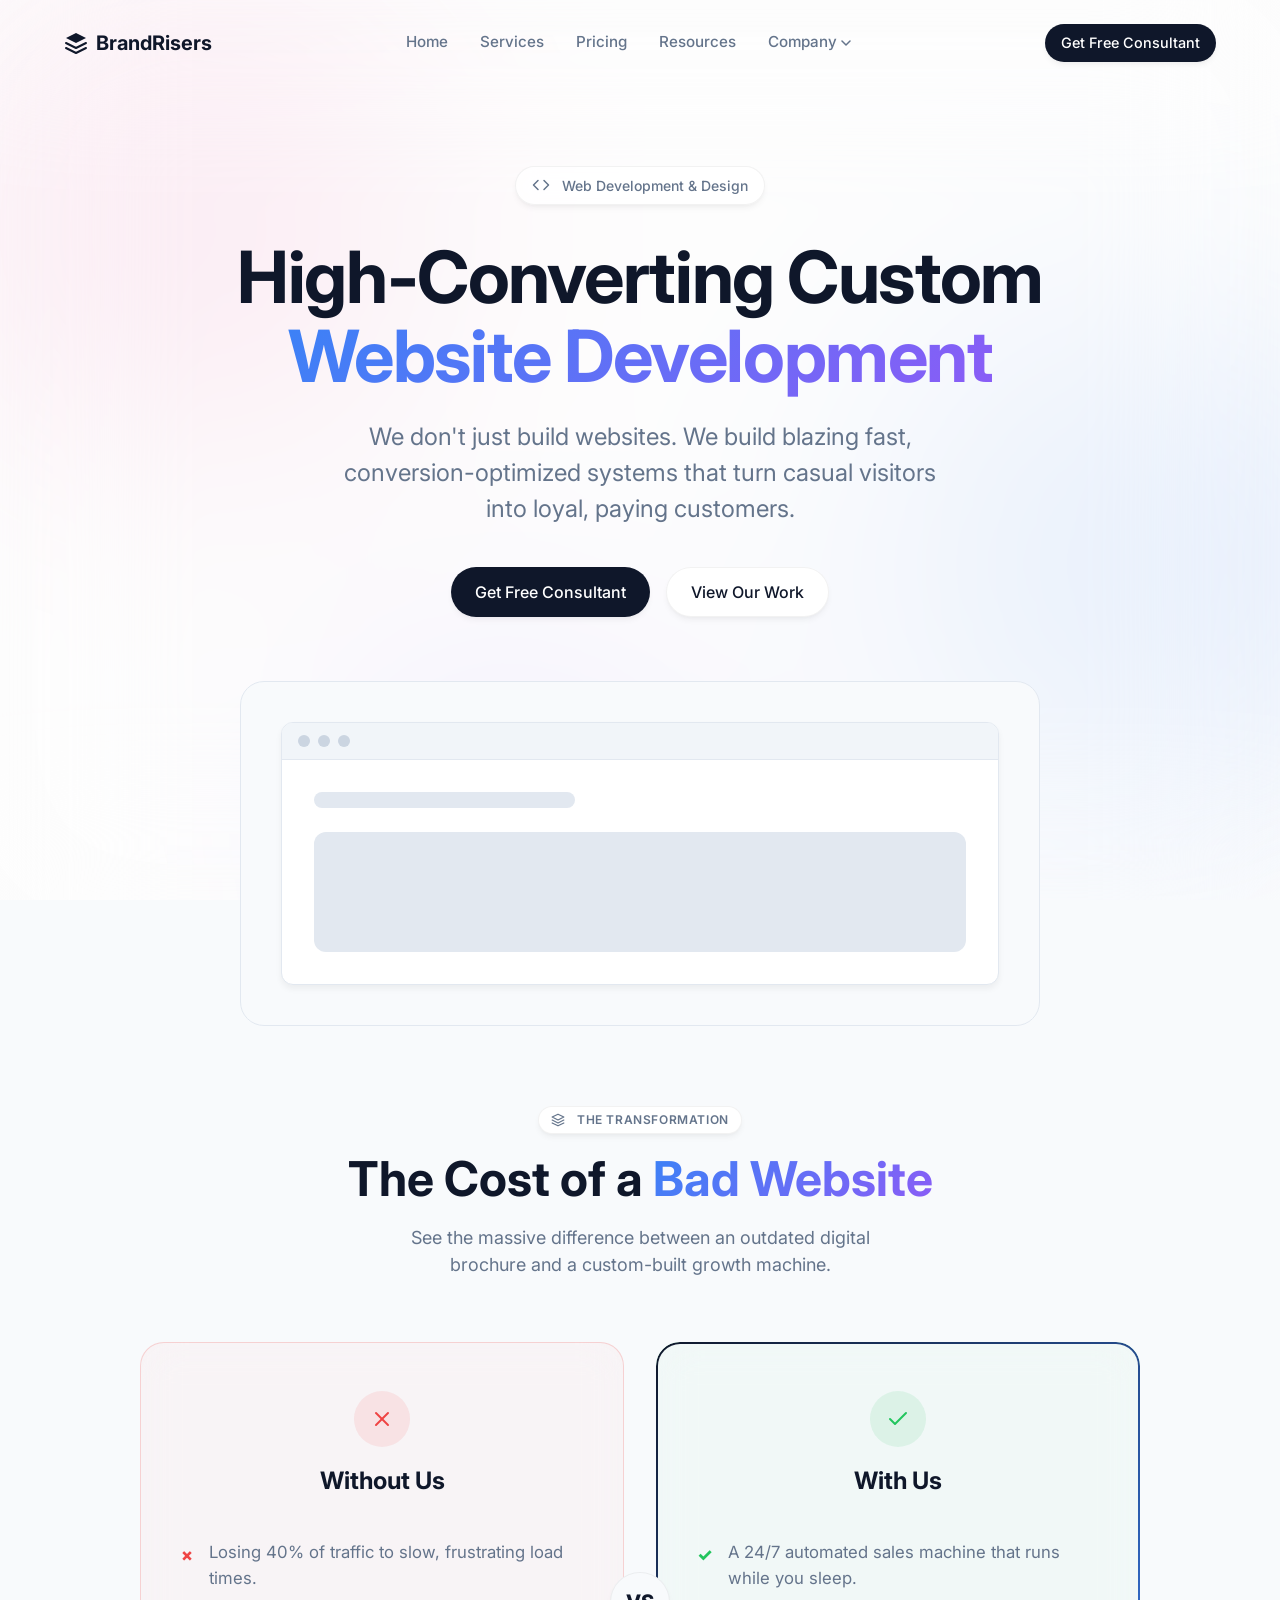
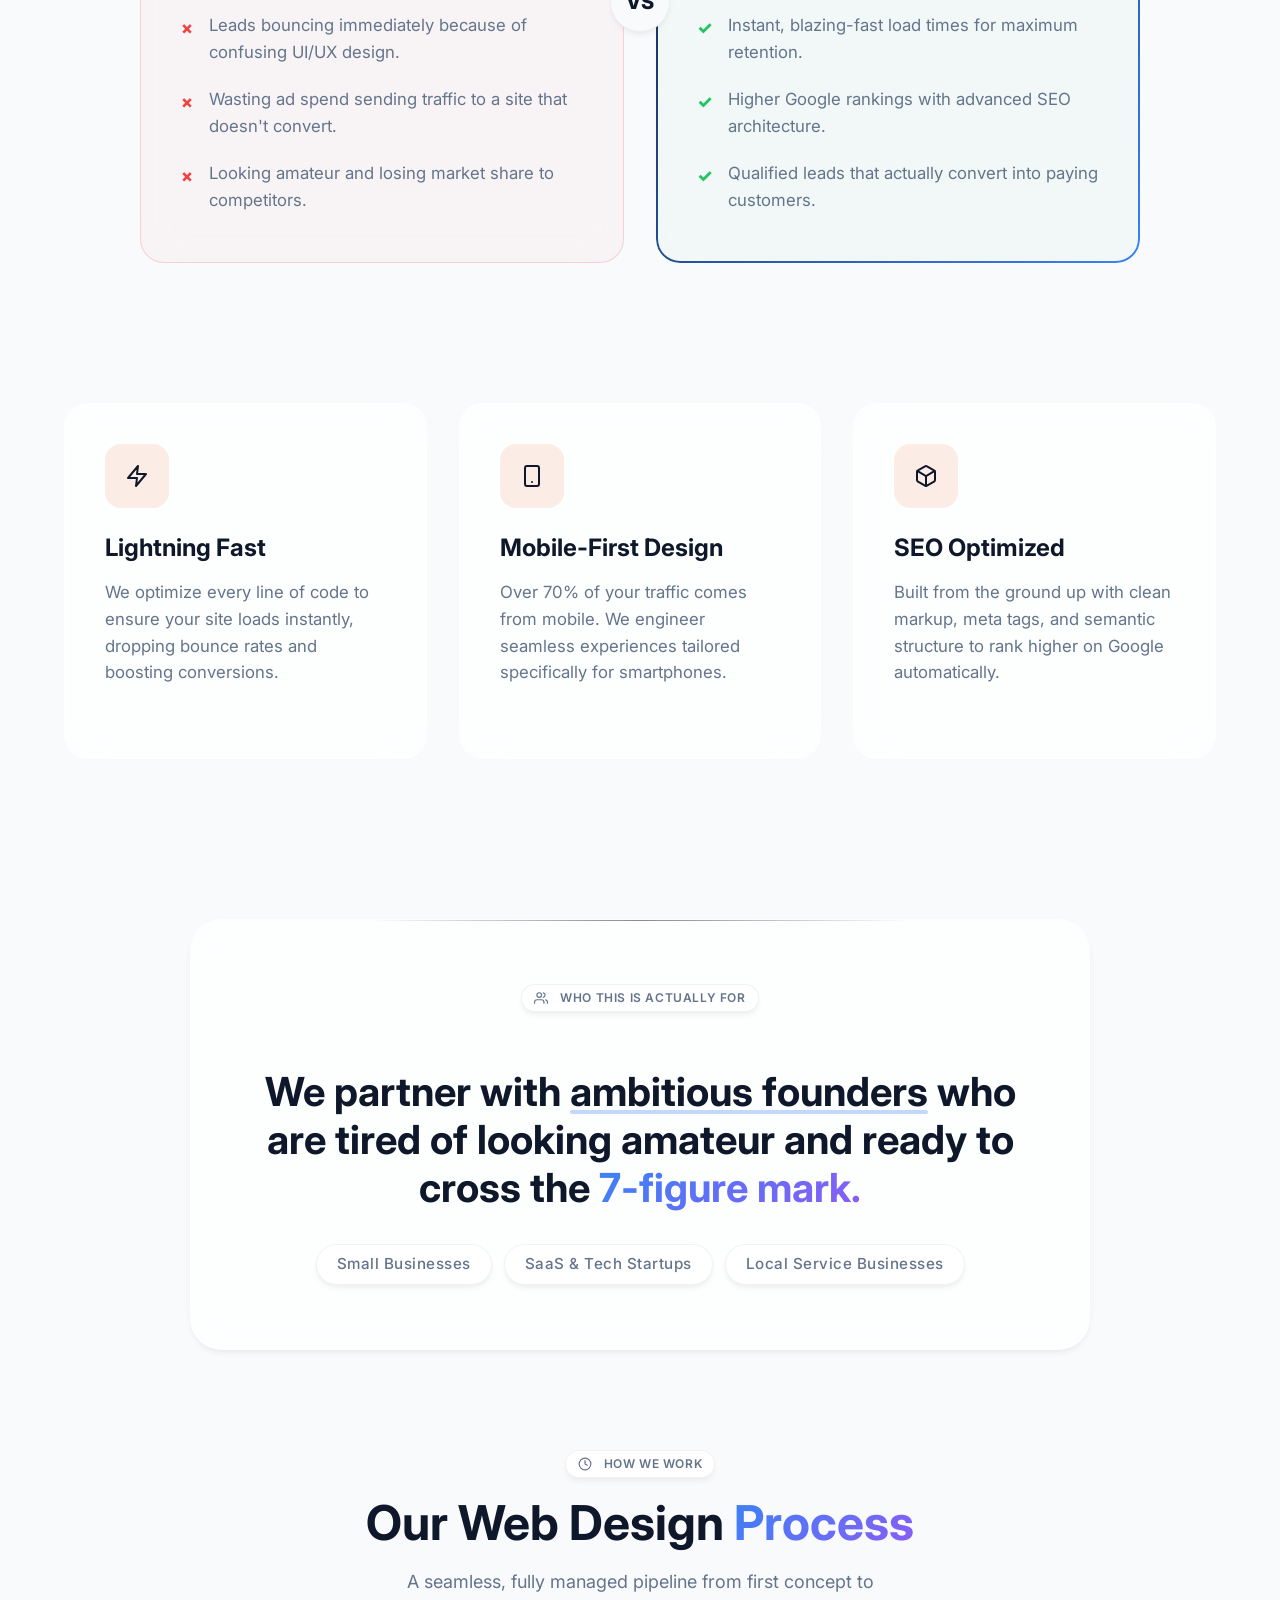
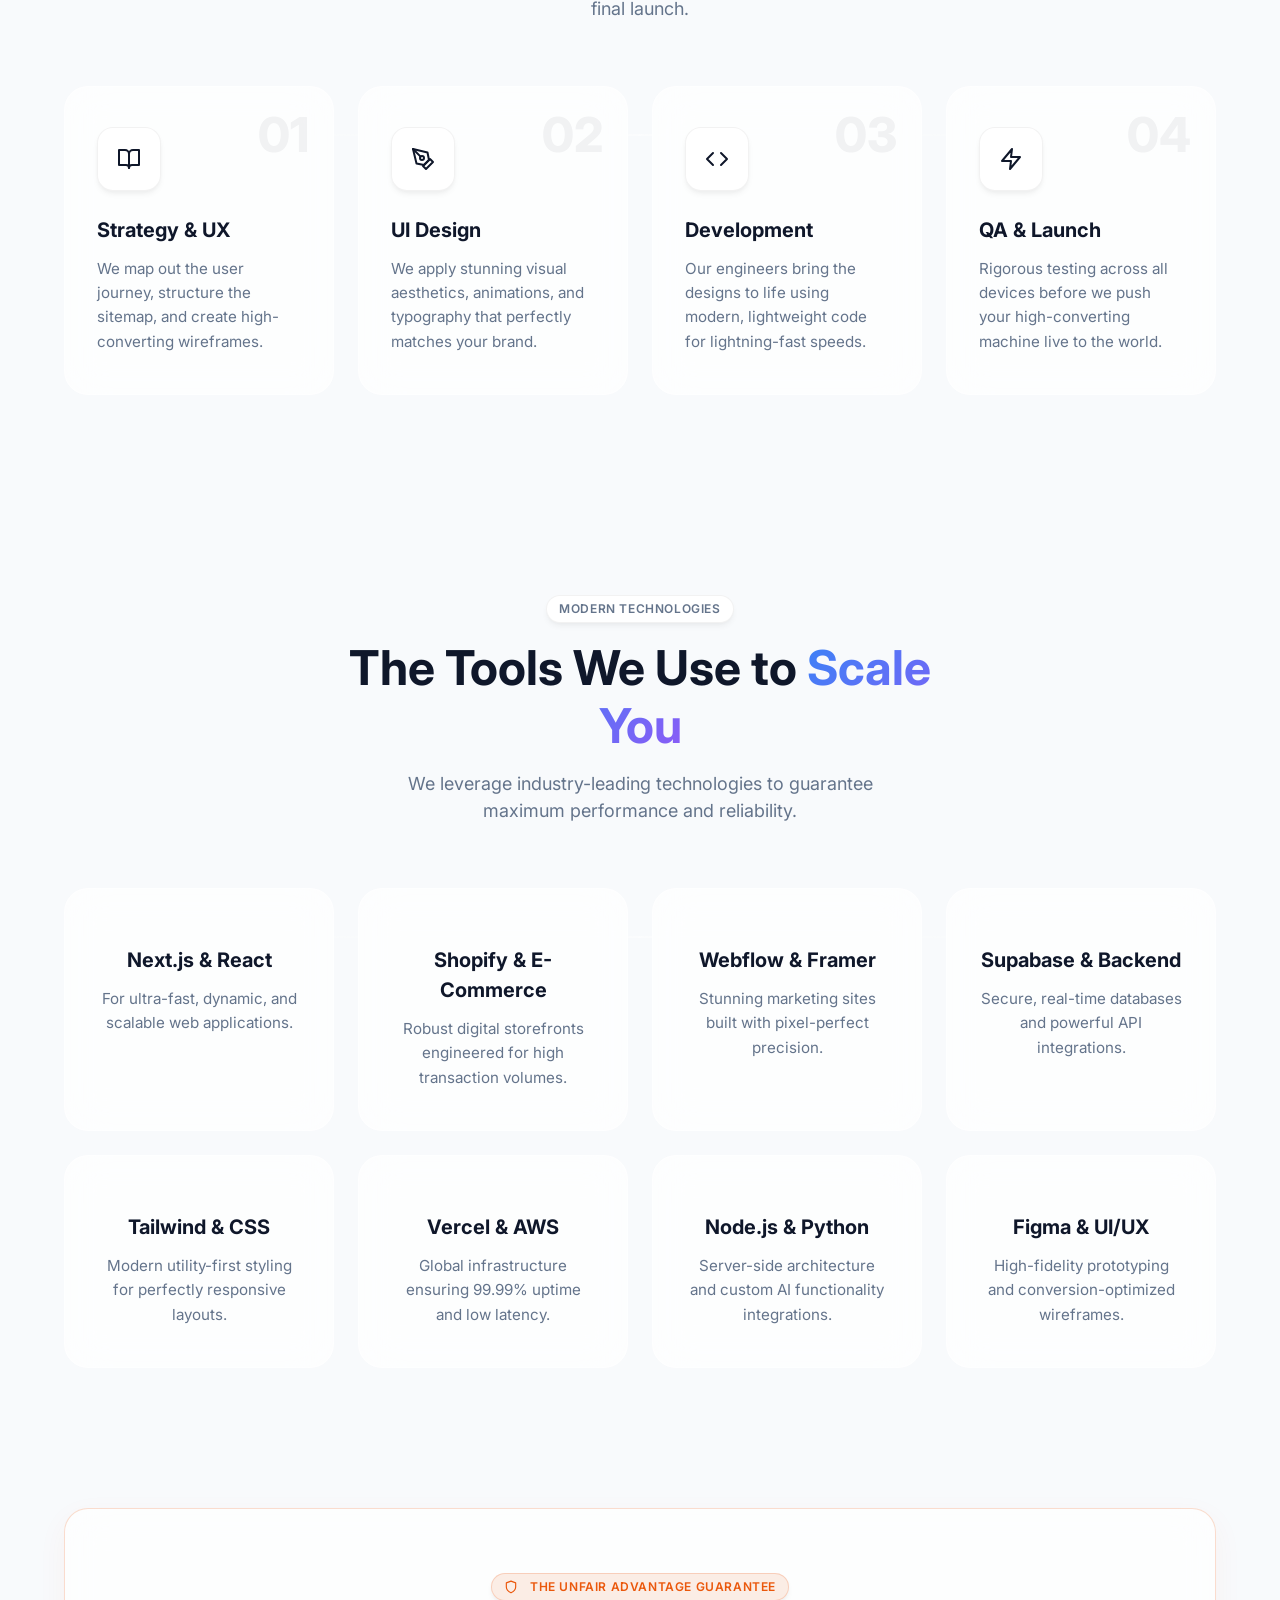
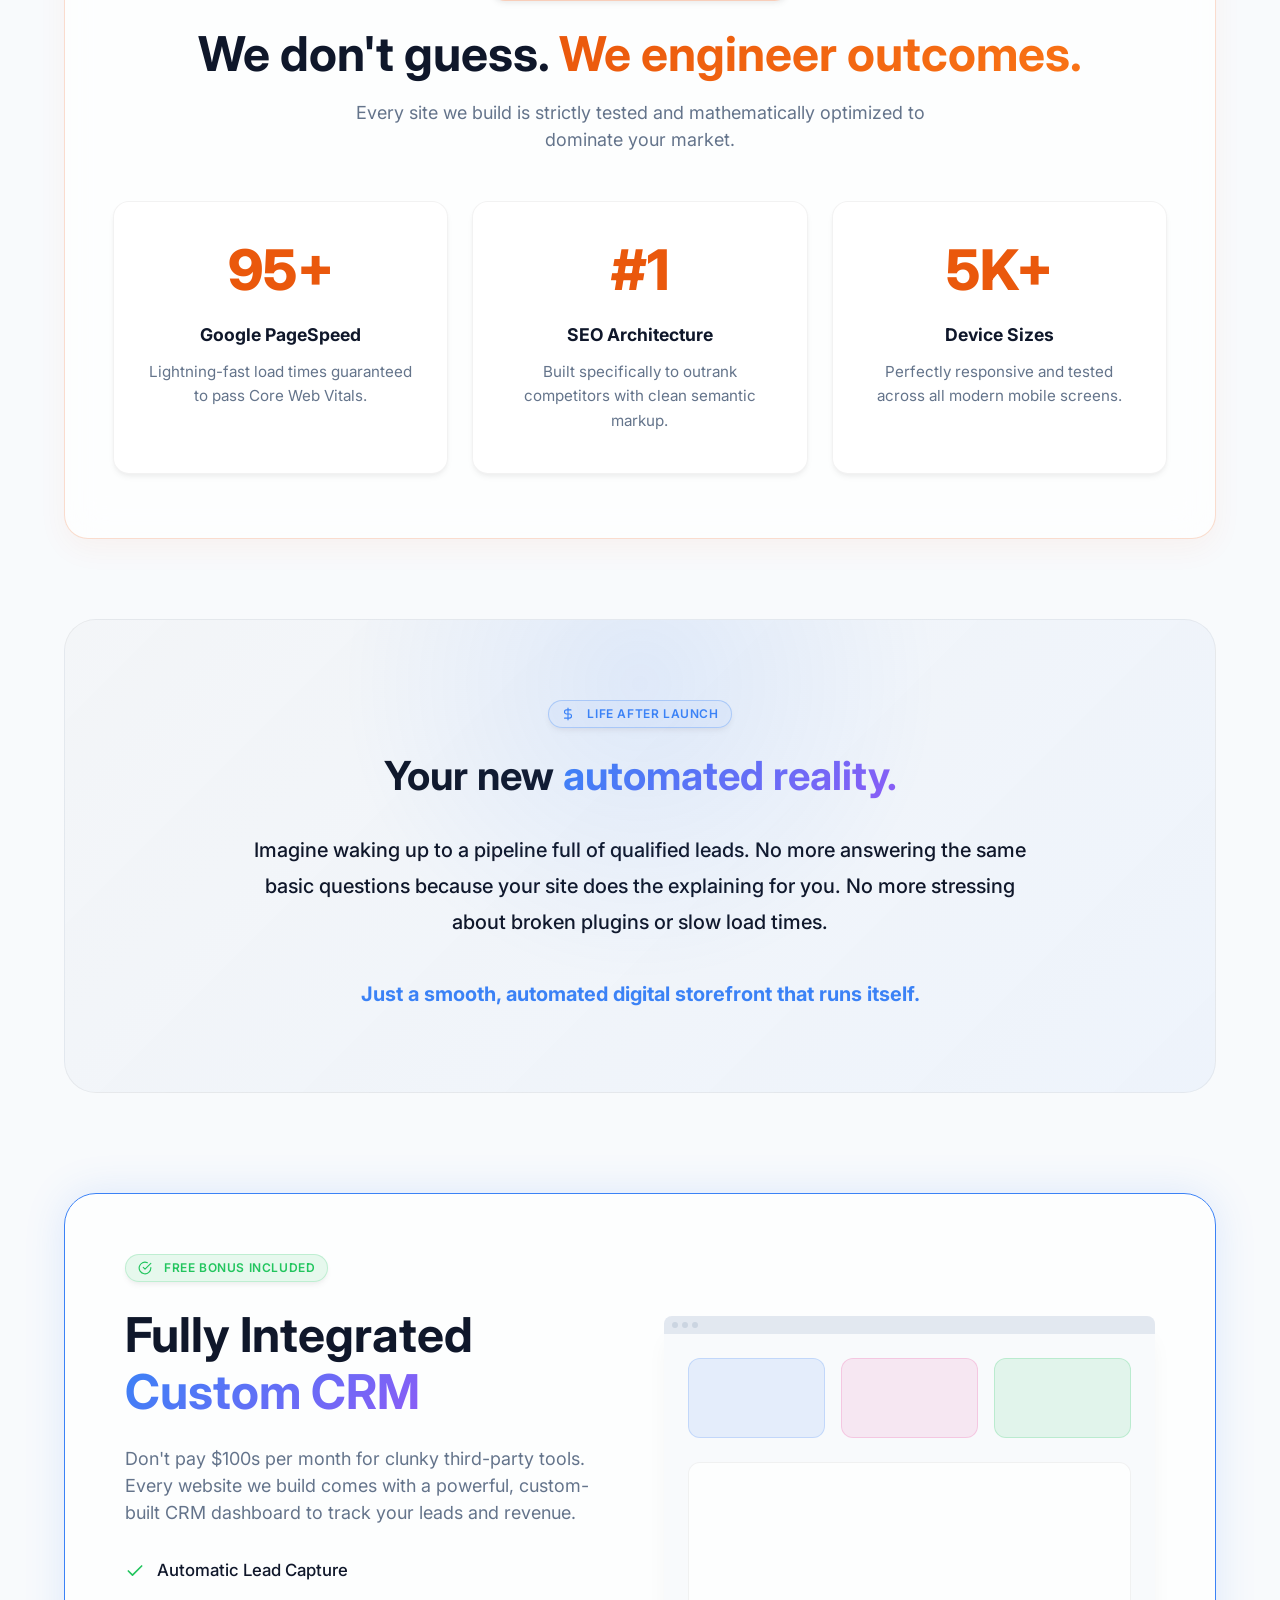
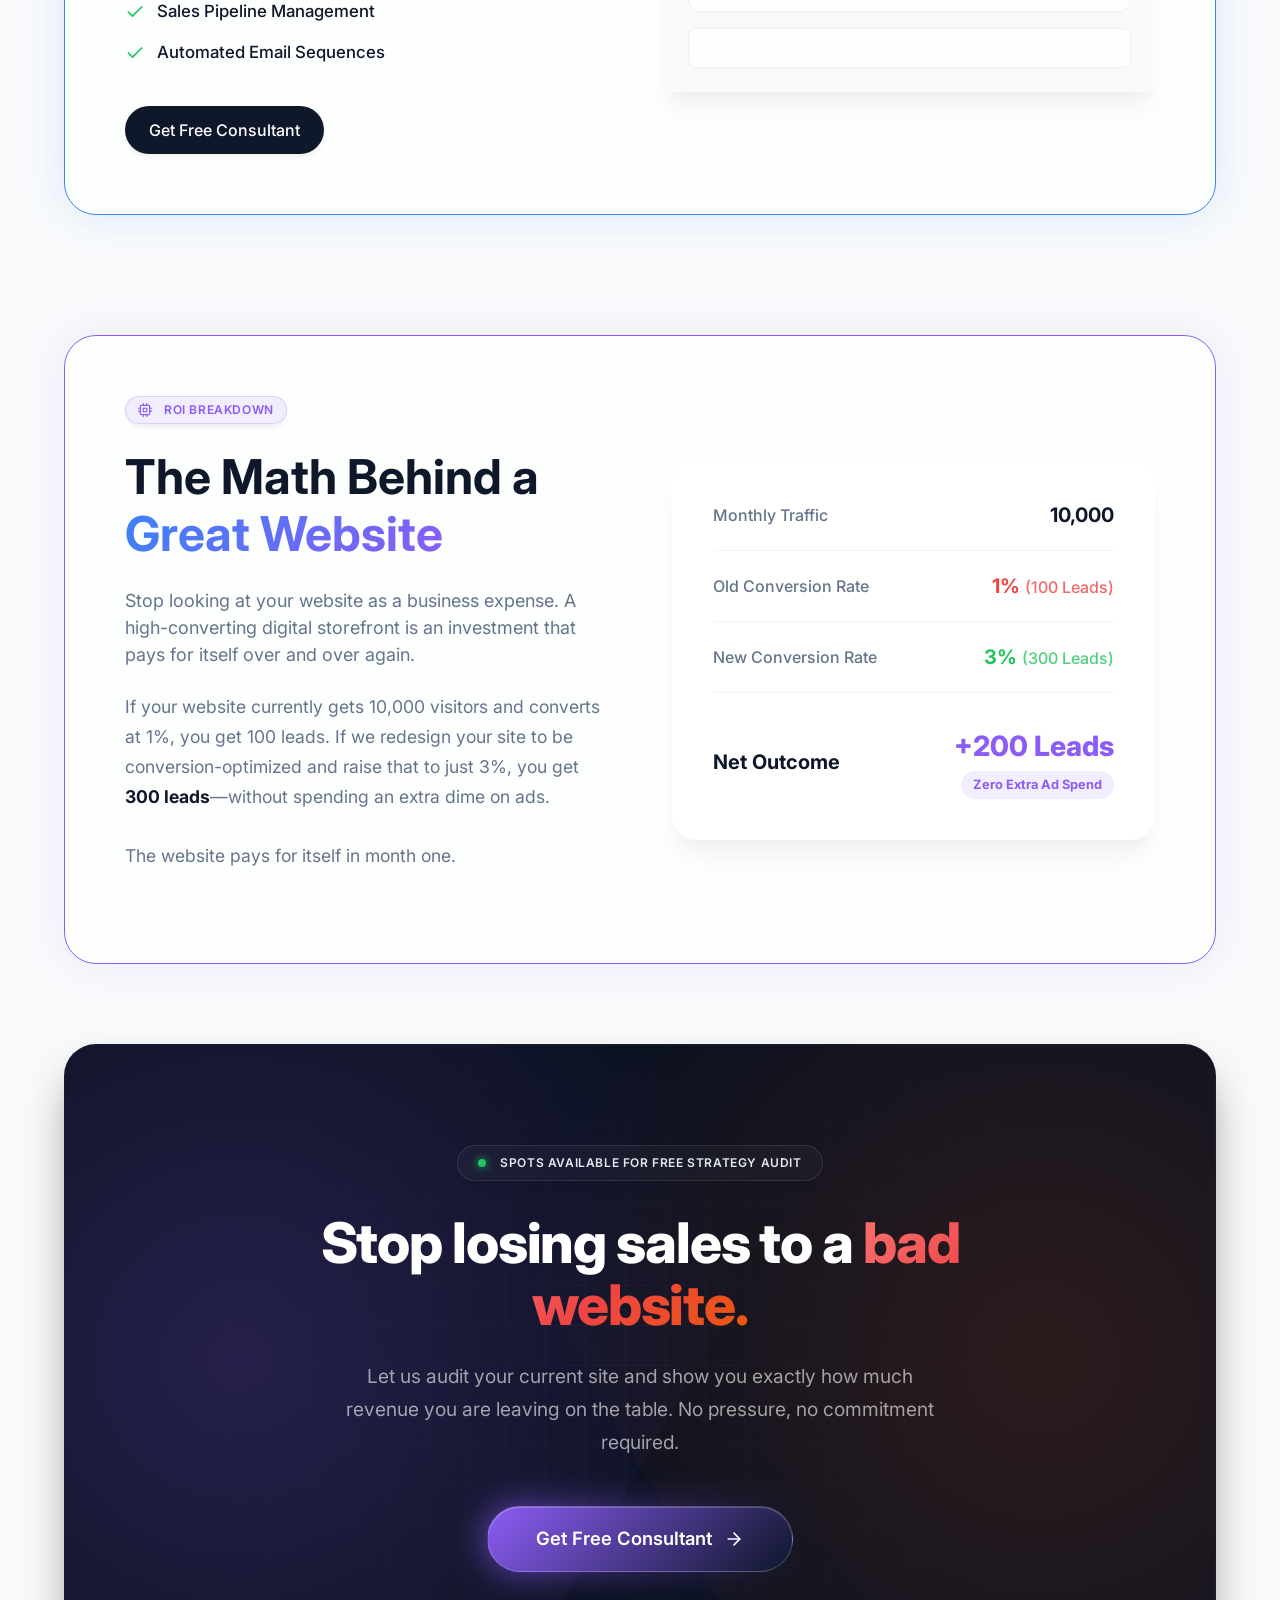
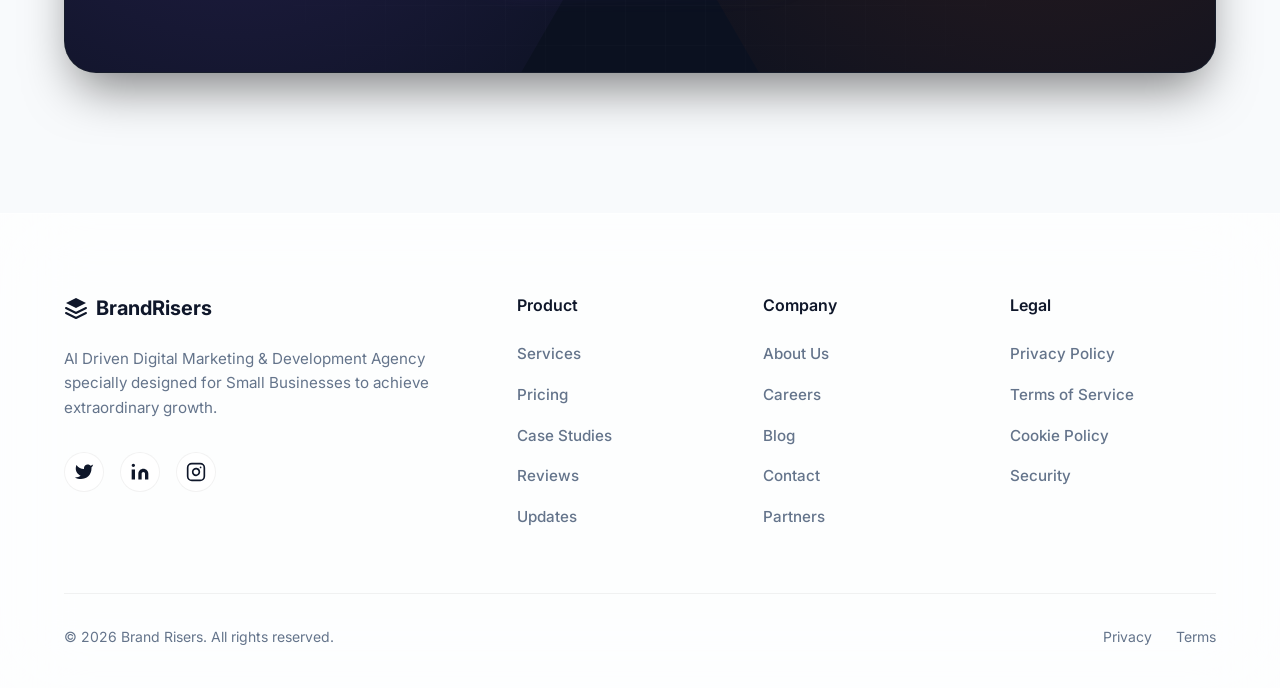
==== performance-marketing.html @ 73753227 "First live" ====
<!DOCTYPE html>
<html lang="en">

<head>
    <meta charset="UTF-8">
    <meta name="viewport" content="width=device-width, initial-scale=1.0">
    <title>Website Development - Brand Risers</title>
    <meta name="description"
        content="High-Converting Custom Website Development by Brand Risers.">
    <link rel="preconnect" href="https://fonts.googleapis.com">
    <link rel="preconnect" href="https://fonts.gstatic.com" crossorigin>
    <link href="https://fonts.googleapis.com/css2?family=Inter:wght@400;500;600;700&display=swap" rel="stylesheet">
    <link rel="stylesheet" href="styles.css">
</head>

<body>
    <div class="bg-gradient-blobs">
        <div class="blob blob-1"></div>
        <div class="blob blob-2"></div>
        <div class="blob blob-3"></div>
    </div>

    <div class="glass-overlay"></div>

    <nav class="navbar">
        <div class="container nav-container">
            <a href="index.html" class="logo">
                <div class="logo-icon">
                    <svg viewBox="0 0 24 24" fill="none" xmlns="http://www.w3.org/2000/svg">
                        <path d="M12 2L2 7L12 12L22 7L12 2Z" fill="currentColor" />
                        <path d="M2 17L12 22L22 17" stroke="currentColor" stroke-width="2" stroke-linecap="round"
                            stroke-linejoin="round" />
                        <path d="M2 12L12 17L22 12" stroke="currentColor" stroke-width="2" stroke-linecap="round"
                            stroke-linejoin="round" />
                    </svg>
                </div>
                BrandRisers
            </a>

            <ul class="nav-links">
                <li><a href="index.html">Home</a></li>
                <li><a href="index.html#services">Services</a></li>
                <li><a href="#">Pricing</a></li>
                <li><a href="#">Resources</a></li>
                <li><a href="#">Company <svg width="10" height="6" viewBox="0 0 10 6" fill="none"
                            xmlns="http://www.w3.org/2000/svg">
                            <path d="M1 1L5 5L9 1" stroke="currentColor" stroke-width="1.5" stroke-linecap="round"
                                stroke-linejoin="round" />
                        </svg></a></li>
            </ul>

            <div class="nav-actions">
                <a href="#" class="btn btn-primary btn-small">Get Free Consultant</a>
            </div>

            <button class="mobile-menu-btn">
                <svg width="24" height="24" viewBox="0 0 24 24" fill="none" xmlns="http://www.w3.org/2000/svg">
                    <path d="M3 12H21M3 6H21M3 18H21" stroke="currentColor" stroke-width="2" stroke-linecap="round"
                        stroke-linejoin="round" />
                </svg>
            </button>
        </div>
    </nav>

    <main>
        <section class="hero" style="padding-bottom: 60px;">
            <div class="container hero-container">
                <div class="hero-badge" style="padding: 8px 16px;">
                    <svg width="18" height="18" viewBox="0 0 24 24" fill="none" stroke="currentColor" stroke-width="2" stroke-linecap="round" stroke-linejoin="round">
                        <polyline points="16 18 22 12 16 6"></polyline>
                        <polyline points="8 6 2 12 8 18"></polyline>
                    </svg>
                    <span>Web Development & Design</span>
                </div>

                <h1 class="hero-title">
                    High-Converting Custom<br> <span class="text-gradient">Website Development</span>
                </h1>

                <p class="hero-subtitle">
                    We don't just build websites. We build blazing fast, conversion-optimized systems that turn casual visitors into loyal, paying customers.
                </p>

                <div class="hero-cta">
                    <a href="#" class="btn btn-primary">Get Free Consultant</a>
                    <a href="#portfolio" class="btn btn-secondary">View Our Work</a>
                </div>

                <div style="margin-top: 60px; max-width: 800px; margin-left: auto; margin-right: auto; padding: 40px; background: #f8fafc; border-radius: 24px; border: 1px solid #e2e8f0;">
                    <div style="background: white; border-radius: 12px; overflow: hidden; box-shadow: 0 4px 6px rgba(0,0,0,0.05); border: 1px solid #e2e8f0;">
                        <div style="background: #f1f5f9; padding: 12px 16px; display: flex; gap: 8px; border-bottom: 1px solid #e2e8f0;">
                            <span style="width: 12px; height: 12px; border-radius: 50%; background: #cbd5e1; display: inline-block;"></span>
                            <span style="width: 12px; height: 12px; border-radius: 50%; background: #cbd5e1; display: inline-block;"></span>
                            <span style="width: 12px; height: 12px; border-radius: 50%; background: #cbd5e1; display: inline-block;"></span>
                        </div>
                        <div style="padding: 32px;">
                            <div style="width: 40%; height: 16px; background: #e2e8f0; border-radius: 8px; margin-bottom: 24px;"></div>
                            <div style="width: 100%; height: 120px; background: #e2e8f0; border-radius: 12px;"></div>
                        </div>
                    </div>
                </div>
            </div>
        </section>

        <!-- The Cost of a Bad Website -->
        <section class="comparison-section animate-on-scroll" style="padding-top: 20px;">
            <div class="container">
                <div class="comparison-header">
                    <div class="section-badge mx-auto">
                        <svg width="14" height="14" viewBox="0 0 24 24" fill="none" xmlns="http://www.w3.org/2000/svg" style="margin-right: 6px;">
                            <path d="M12 2L2 7l10 5 10-5-10-5z" stroke="currentColor" stroke-width="2" stroke-linecap="round" stroke-linejoin="round"/>
                            <path d="M2 17l10 5 10-5" stroke="currentColor" stroke-width="2" stroke-linecap="round" stroke-linejoin="round"/>
                            <path d="M2 12l10 5 10-5" stroke="currentColor" stroke-width="2" stroke-linecap="round" stroke-linejoin="round"/>
                        </svg>
                        The Transformation
                    </div>
                    <h2 class="section-title">The Cost of a <span class="text-gradient">Bad Website</span></h2>
                    <p class="section-subtitle mx-auto">See the massive difference between an outdated digital brochure and a custom-built growth machine.</p>
                </div>

                <div class="comparison-grid">
                    <!-- Before Card -->
                    <div class="comparison-card before-card">
                        <div class="comparison-card-header">
                            <div class="comparison-icon before-icon">
                                <svg width="24" height="24" viewBox="0 0 24 24" fill="none" xmlns="http://www.w3.org/2000/svg">
                                    <line x1="18" y1="6" x2="6" y2="18" stroke="currentColor" stroke-width="2" stroke-linecap="round" stroke-linejoin="round"/>
                                    <line x1="6" y1="6" x2="18" y2="18" stroke="currentColor" stroke-width="2" stroke-linecap="round" stroke-linejoin="round"/>
                                </svg>
                            </div>
                            <h3 class="comparison-card-title">Without Us</h3>
                        </div>
                        <ul class="comparison-list">
                            <li>
                                <span class="list-icon before-bullet">&times;</span>
                                Losing 40% of traffic to slow, frustrating load times.
                            </li>
                            <li>
                                <span class="list-icon before-bullet">&times;</span>
                                Leads bouncing immediately because of confusing UI/UX design.
                            </li>
                            <li>
                                <span class="list-icon before-bullet">&times;</span>
                                Wasting ad spend sending traffic to a site that doesn't convert.
                            </li>
                            <li>
                                <span class="list-icon before-bullet">&times;</span>
                                Looking amateur and losing market share to competitors.
                            </li>
                        </ul>
                    </div>

                    <div class="vs-badge">VS</div>

                    <!-- After Card -->
                    <div class="comparison-card after-card">
                        <div class="comparison-card-header">
                            <div class="comparison-icon after-icon">
                                <svg width="24" height="24" viewBox="0 0 24 24" fill="none" xmlns="http://www.w3.org/2000/svg">
                                    <path d="M20 6L9 17l-5-5" stroke="currentColor" stroke-width="2" stroke-linecap="round" stroke-linejoin="round"/>
                                </svg>
                            </div>
                            <h3 class="comparison-card-title">With Us</h3>
                        </div>
                        <ul class="comparison-list">
                            <li>
                                <span class="list-icon after-bullet">&#10003;</span>
                                A 24/7 automated sales machine that runs while you sleep.
                            </li>
                            <li>
                                <span class="list-icon after-bullet">&#10003;</span>
                                Instant, blazing-fast load times for maximum retention.
                            </li>
                            <li>
                                <span class="list-icon after-bullet">&#10003;</span>
                                Higher Google rankings with advanced SEO architecture.
                            </li>
                            <li>
                                <span class="list-icon after-bullet">&#10003;</span>
                                Qualified leads that actually convert into paying customers.
                            </li>
                        </ul>
                    </div>
                </div>
            </div>
        </section>
        <!-- Service Benefits -->
        <section class="benefits-section animate-on-scroll" style="padding-top: 40px;">
            <div class="container">
                <div class="benefits-grid">
                    <div class="benefit-card">
                        <div class="benefit-icon">
                            <svg width="24" height="24" viewBox="0 0 24 24" fill="none" stroke="currentColor" stroke-width="2" stroke-linecap="round" stroke-linejoin="round"><path d="M13 2L3 14h9l-1 8 10-12h-9l1-8z"></path></svg>
                        </div>
                        <h3 class="benefit-title">Lightning Fast</h3>
                        <p class="benefit-desc">We optimize every line of code to ensure your site loads instantly, dropping bounce rates and boosting conversions.</p>
                    </div>
                    <div class="benefit-card">
                        <div class="benefit-icon">
                            <svg width="24" height="24" viewBox="0 0 24 24" fill="none" stroke="currentColor" stroke-width="2" stroke-linecap="round" stroke-linejoin="round"><rect x="5" y="2" width="14" height="20" rx="2" ry="2"></rect><line x1="12" y1="18" x2="12.01" y2="18"></line></svg>
                        </div>
                        <h3 class="benefit-title">Mobile-First Design</h3>
                        <p class="benefit-desc">Over 70% of your traffic comes from mobile. We engineer seamless experiences tailored specifically for smartphones.</p>
                    </div>
                    <div class="benefit-card">
                        <div class="benefit-icon">
                            <svg width="24" height="24" viewBox="0 0 24 24" fill="none" stroke="currentColor" stroke-width="2" stroke-linecap="round" stroke-linejoin="round"><path d="M21 16V8a2 2 0 0 0-1-1.73l-7-4a2 2 0 0 0-2 0l-7 4A2 2 0 0 0 3 8v8a2 2 0 0 0 1 1.73l7 4a2 2 0 0 0 2 0l7-4A2 2 0 0 0 21 16z"></path><polyline points="3.27 6.96 12 12.01 20.73 6.96"></polyline><line x1="12" y1="22.08" x2="12" y2="12"></line></svg>
                        </div>
                        <h3 class="benefit-title">SEO Optimized</h3>
                        <p class="benefit-desc">Built from the ground up with clean markup, meta tags, and semantic structure to rank higher on Google automatically.</p>
                    </div>
                </div>
            </div>
        </section>
        <!-- Who We Help Section -->
        <section class="who-we-help-section animate-on-scroll" style="padding: 60px 0;">
            <div class="container">
                <div class="who-we-help-card" style="background: var(--glass-bg); backdrop-filter: blur(20px); border: 1px solid var(--glass-border); border-radius: 32px; padding: 64px; text-align: center; box-shadow: var(--shadow-sm); max-width: 900px; margin: 0 auto;">
                    <div class="wwh-content">
                        <div class="section-badge mx-auto" style="margin-bottom: 24px;">
                            <svg width="14" height="14" viewBox="0 0 24 24" fill="none" xmlns="http://www.w3.org/2000/svg" style="margin-right: 6px;">
                                <path d="M17 21v-2a4 4 0 0 0-4-4H5a4 4 0 0 0-4 4v2" stroke="currentColor" stroke-width="2" stroke-linecap="round" stroke-linejoin="round"/>
                                <circle cx="9" cy="7" r="4" stroke="currentColor" stroke-width="2" stroke-linecap="round" stroke-linejoin="round"/>
                                <path d="M23 21v-2a4 4 0 0 0-3-3.87" stroke="currentColor" stroke-width="2" stroke-linecap="round" stroke-linejoin="round"/>
                                <path d="M16 3.13a4 4 0 0 1 0 7.75" stroke="currentColor" stroke-width="2" stroke-linecap="round" stroke-linejoin="round"/>
                            </svg>
                            Who This Is Actually For
                        </div>
                        <h2 class="wwh-title" style="font-size: 2.5rem; font-weight: 700; line-height: 1.2; margin-bottom: 32px; color: var(--text-primary);">We partner with <span class="text-highlight">ambitious founders</span> who are tired of looking amateur and ready to cross the <span class="text-gradient">7-figure mark.</span></h2>
                        
                        <div class="wwh-tags" style="display: flex; flex-wrap: wrap; justify-content: center; gap: 12px;">
                            <span class="wwh-tag" style="background: white; border: 1px solid var(--border-color); padding: 8px 20px; border-radius: 999px; font-size: 0.95rem; font-weight: 500; color: var(--text-secondary); box-shadow: var(--shadow-sm);">Small Businesses</span>
                            <span class="wwh-tag" style="background: white; border: 1px solid var(--border-color); padding: 8px 20px; border-radius: 999px; font-size: 0.95rem; font-weight: 500; color: var(--text-secondary); box-shadow: var(--shadow-sm);">SaaS & Tech Startups</span>
                            <span class="wwh-tag" style="background: white; border: 1px solid var(--border-color); padding: 8px 20px; border-radius: 999px; font-size: 0.95rem; font-weight: 500; color: var(--text-secondary); box-shadow: var(--shadow-sm);">Local Service Businesses</span>
                        </div>
                    </div>
                </div>
            </div>
        </section>

        <!-- How We Work -->
        <section class="process-section animate-on-scroll" style="padding-top: 40px;">
            <div class="container process-container">
                <div class="process-header">
                    <div class="section-badge mx-auto">
                        <svg width="14" height="14" viewBox="0 0 24 24" fill="none" xmlns="http://www.w3.org/2000/svg" style="margin-right: 6px;">
                            <path d="M12 22C17.5228 22 22 17.5228 22 12C22 6.47715 17.5228 2 12 2C6.47715 2 2 6.47715 2 12C2 17.5228 6.47715 22 12 22Z" stroke="currentColor" stroke-width="2" stroke-linecap="round" stroke-linejoin="round"/>
                            <path d="M12 6V12L16 14" stroke="currentColor" stroke-width="2" stroke-linecap="round" stroke-linejoin="round"/>
                        </svg>
                        How We Work
                    </div>
                    <h2 class="section-title">Our Web Design <span class="text-gradient">Process</span></h2>
                    <p class="section-subtitle mx-auto">A seamless, fully managed pipeline from first concept to final launch.</p>
                </div>

                <div class="process-grid">
                    <div class="process-card">
                        <div class="process-step-number">01</div>
                        <div class="process-icon">
                            <svg width="24" height="24" viewBox="0 0 24 24" fill="none" stroke="currentColor" stroke-width="2" stroke-linecap="round" stroke-linejoin="round"><path d="M2 3h6a4 4 0 0 1 4 4v14a3 3 0 0 0-3-3H2z"></path><path d="M22 3h-6a4 4 0 0 0-4 4v14a3 3 0 0 1 3-3h7z"></path></svg>
                        </div>
                        <h3 class="process-title">Strategy & UX</h3>
                        <p class="process-desc">We map out the user journey, structure the sitemap, and create high-converting wireframes.</p>
                    </div>

                    <div class="process-card">
                        <div class="process-step-number">02</div>
                        <div class="process-icon">
                            <svg width="24" height="24" viewBox="0 0 24 24" fill="none" stroke="currentColor" stroke-width="2" stroke-linecap="round" stroke-linejoin="round"><path d="M12 19l7-7 3 3-7 7-3-3z"></path><path d="M18 13l-1.5-7.5L2 2l3.5 14.5L13 18l5-5z"></path><path d="M2 2l7.586 7.586"></path><circle cx="11" cy="11" r="2"></circle></svg>
                        </div>
                        <h3 class="process-title">UI Design</h3>
                        <p class="process-desc">We apply stunning visual aesthetics, animations, and typography that perfectly matches your brand.</p>
                    </div>

                    <div class="process-card">
                        <div class="process-step-number">03</div>
                        <div class="process-icon">
                            <svg width="24" height="24" viewBox="0 0 24 24" fill="none" stroke="currentColor" stroke-width="2" stroke-linecap="round" stroke-linejoin="round"><polyline points="16 18 22 12 16 6"></polyline><polyline points="8 6 2 12 8 18"></polyline></svg>
                        </div>
                        <h3 class="process-title">Development</h3>
                        <p class="process-desc">Our engineers bring the designs to life using modern, lightweight code for lightning-fast speeds.</p>
                    </div>

                    <div class="process-card">
                        <div class="process-step-number">04</div>
                        <div class="process-icon">
                            <svg width="24" height="24" viewBox="0 0 24 24" fill="none" stroke="currentColor" stroke-width="2" stroke-linecap="round" stroke-linejoin="round"><path d="M13 2L3 14h9l-1 8 10-12h-9l1-8z"></path></svg>
                        </div>
                        <h3 class="process-title">QA & Launch</h3>
                        <p class="process-desc">Rigorous testing across all devices before we push your high-converting machine live to the world.</p>
                    </div>
                </div>
            </div>
        </section>

        <!-- Tech Stack -->
        <section class="process-section animate-on-scroll">
            <div class="container process-container">
                <div class="process-header">
                    <div class="section-badge mx-auto">
                        Modern Technologies
                    </div>
                    <h2 class="section-title">The Tools We Use to <span class="text-gradient">Scale You</span></h2>
                    <p class="section-subtitle mx-auto">We leverage industry-leading technologies to guarantee maximum performance and reliability.</p>
                </div>
                <div class="process-grid">
                    <div class="process-card" style="text-align: center;">
                        <h3 class="process-title" style="margin-top: 16px;">Next.js & React</h3>
                        <p class="process-desc">For ultra-fast, dynamic, and scalable web applications.</p>
                    </div>
                    <div class="process-card" style="text-align: center;">
                        <h3 class="process-title" style="margin-top: 16px;">Shopify & E-Commerce</h3>
                        <p class="process-desc">Robust digital storefronts engineered for high transaction volumes.</p>
                    </div>
                    <div class="process-card" style="text-align: center;">
                        <h3 class="process-title" style="margin-top: 16px;">Webflow & Framer</h3>
                        <p class="process-desc">Stunning marketing sites built with pixel-perfect precision.</p>
                    </div>
                    <div class="process-card" style="text-align: center;">
                        <h3 class="process-title" style="margin-top: 16px;">Supabase & Backend</h3>
                        <p class="process-desc">Secure, real-time databases and powerful API integrations.</p>
                    </div>
                    <div class="process-card" style="text-align: center;">
                        <h3 class="process-title" style="margin-top: 16px;">Tailwind & CSS</h3>
                        <p class="process-desc">Modern utility-first styling for perfectly responsive layouts.</p>
                    </div>
                    <div class="process-card" style="text-align: center;">
                        <h3 class="process-title" style="margin-top: 16px;">Vercel & AWS</h3>
                        <p class="process-desc">Global infrastructure ensuring 99.99% uptime and low latency.</p>
                    </div>
                    <div class="process-card" style="text-align: center;">
                        <h3 class="process-title" style="margin-top: 16px;">Node.js & Python</h3>
                        <p class="process-desc">Server-side architecture and custom AI functionality integrations.</p>
                    </div>
                    <div class="process-card" style="text-align: center;">
                        <h3 class="process-title" style="margin-top: 16px;">Figma & UI/UX</h3>
                        <p class="process-desc">High-fidelity prototyping and conversion-optimized wireframes.</p>
                    </div>
                </div>
            </div>
        </section>

        <!-- Unfair Advantage Guarantee Section -->
        <section class="guarantee-section animate-on-scroll" style="padding: 40px 0 20px 0;">
            <div class="container">
                <div style="background: var(--glass-bg); backdrop-filter: blur(20px); border-radius: 24px; border: 1px solid rgba(234, 88, 12, 0.2); padding: 64px 48px; box-shadow: 0 10px 30px rgba(234, 88, 12, 0.05);">
                    <div style="text-align: center; margin-bottom: 48px;">
                        <div class="section-badge mx-auto" style="color: #ea580c; background: rgba(234, 88, 12, 0.1); border-color: rgba(234, 88, 12, 0.2); margin-bottom: 24px;">
                            <svg width="14" height="14" viewBox="0 0 24 24" fill="none" stroke="currentColor" stroke-width="2" stroke-linecap="round" stroke-linejoin="round" style="margin-right: 6px;"><path d="M12 22s8-4 8-10V5l-8-3-8 3v7c0 6 8 10 8 10z"></path></svg>
                            The Unfair Advantage Guarantee
                        </div>
                        <h2 class="section-title" style="margin-bottom: 16px;">We don't guess. <span style="background: linear-gradient(135deg, #ea580c, #f97316); -webkit-background-clip: text; -webkit-text-fill-color: transparent;">We engineer outcomes.</span></h2>
                        <p class="section-subtitle mx-auto" style="max-width: 650px;">Every site we build is strictly tested and mathematically optimized to dominate your market.</p>
                    </div>

                    <div style="display: grid; grid-template-columns: repeat(auto-fit, minmax(280px, 1fr)); gap: 24px;">
                        <!-- Metric 1 -->
                        <div style="background: white; border-radius: 16px; padding: 40px 32px; border: 1px solid var(--border-color); text-align: center; box-shadow: var(--shadow-sm);">
                            <div style="font-size: 3.5rem; font-weight: 800; color: #ea580c; line-height: 1; margin-bottom: 24px;">95+</div>
                            <h3 style="font-size: 1.1rem; font-weight: 700; margin-bottom: 12px; color: var(--text-primary);">Google PageSpeed</h3>
                            <p style="font-size: 0.95rem; color: var(--text-secondary); line-height: 1.6; margin: 0;">Lightning-fast load times guaranteed to pass Core Web Vitals.</p>
                        </div>
                        
                        <!-- Metric 2 -->
                        <div style="background: white; border-radius: 16px; padding: 40px 32px; border: 1px solid var(--border-color); text-align: center; box-shadow: var(--shadow-sm);">
                            <div style="font-size: 3.5rem; font-weight: 800; color: #ea580c; line-height: 1; margin-bottom: 24px;">#1</div>
                            <h3 style="font-size: 1.1rem; font-weight: 700; margin-bottom: 12px; color: var(--text-primary);">SEO Architecture</h3>
                            <p style="font-size: 0.95rem; color: var(--text-secondary); line-height: 1.6; margin: 0;">Built specifically to outrank competitors with clean semantic markup.</p>
                        </div>
                        
                        <!-- Metric 3 -->
                        <div style="background: white; border-radius: 16px; padding: 40px 32px; border: 1px solid var(--border-color); text-align: center; box-shadow: var(--shadow-sm);">
                            <div style="font-size: 3.5rem; font-weight: 800; color: #ea580c; line-height: 1; margin-bottom: 24px;">5K+</div>
                            <h3 style="font-size: 1.1rem; font-weight: 700; margin-bottom: 12px; color: var(--text-primary);">Device Sizes</h3>
                            <p style="font-size: 0.95rem; color: var(--text-secondary); line-height: 1.6; margin: 0;">Perfectly responsive and tested across all modern mobile screens.</p>
                        </div>
                    </div>
                </div>
            </div>
        </section>

        <!-- Future Pacing Section -->
        <section class="future-pacing-section animate-on-scroll" style="padding: 60px 0 20px 0;">
            <div class="container">
                <div style="background: linear-gradient(135deg, rgba(15, 23, 42, 0.02) 0%, rgba(59, 130, 246, 0.05) 100%); border-radius: 32px; border: 1px solid var(--border-color); padding: 80px 40px; text-align: center; position: relative; overflow: hidden;">
                    <!-- Glow effect -->
                    <div style="position: absolute; top: -50%; left: 50%; transform: translateX(-50%); width: 600px; height: 600px; background: radial-gradient(circle, rgba(59, 130, 246, 0.1) 0%, rgba(255,255,255,0) 70%); pointer-events: none;"></div>
                    
                    <div class="section-badge mx-auto" style="margin-bottom: 24px; border-color: rgba(59, 130, 246, 0.3); color: var(--accent-blue); background: rgba(59, 130, 246, 0.05);">
                        <svg width="14" height="14" viewBox="0 0 24 24" fill="none" stroke="currentColor" stroke-width="2" stroke-linecap="round" stroke-linejoin="round" style="margin-right: 6px;"><path d="M12 2v20M17 5H9.5a3.5 3.5 0 0 0 0 7h5a3.5 3.5 0 0 1 0 7H6"></path></svg>
                        Life After Launch
                    </div>
                    
                    <h2 class="section-title" style="margin-bottom: 32px; font-size: 2.5rem;">Your new <span class="text-gradient">automated reality.</span></h2>
                    
                    <p class="section-subtitle mx-auto" style="font-size: 1.25rem; line-height: 1.8; color: var(--text-primary); max-width: 800px; font-weight: 500;">
                        Imagine waking up to a pipeline full of qualified leads. No more answering the same basic questions because your site does the explaining for you. No more stressing about broken plugins or slow load times. 
                        <br><br>
                        <span style="color: var(--accent-blue); font-weight: 700;">Just a smooth, automated digital storefront that runs itself.</span>
                    </p>
                </div>
            </div>
        </section>

        <!-- Free CRM Bonus Section -->
        <section class="crm-bonus-section animate-on-scroll" style="padding: 80px 0;">
            <div class="container">
                <div style="background: var(--glass-bg); border-radius: 32px; border: 1px solid var(--accent-blue); padding: 60px; box-shadow: 0 0 40px rgba(59, 130, 246, 0.15); display: flex; align-items: center; gap: 48px; flex-wrap: wrap;">
                    <div class="crm-content" style="flex: 1; min-width: 300px;">
                        <div class="section-badge" style="display: inline-flex; background: rgba(34, 197, 94, 0.1); color: #22c55e; border-color: rgba(34, 197, 94, 0.2); margin-bottom: 24px;">
                            <svg width="14" height="14" viewBox="0 0 24 24" fill="none" stroke="currentColor" stroke-width="2" stroke-linecap="round" stroke-linejoin="round" style="margin-right: 6px;"><path d="M22 11.08V12a10 10 0 1 1-5.93-9.14"></path><polyline points="22 4 12 14.01 9 11.01"></polyline></svg>
                            Free Bonus Included
                        </div>
                        <h2 class="section-title" style="margin-bottom: 24px; text-align: left;">Fully Integrated <span class="text-gradient">Custom CRM</span></h2>
                        <p class="section-subtitle" style="text-align: left; margin: 0 0 32px 0;">Don't pay $100s per month for clunky third-party tools. Every website we build comes with a powerful, custom-built CRM dashboard to track your leads and revenue.</p>
                        
                        <ul class="lead-magnet-benefits" style="margin-bottom: 40px;">
                            <li><svg width="20" height="20" viewBox="0 0 24 24" fill="none" stroke="currentColor" stroke-width="2" stroke-linecap="round" stroke-linejoin="round"><polyline points="20 6 9 17 4 12"></polyline></svg> <span style="color: var(--text-primary);">Automatic Lead Capture</span></li>
                            <li><svg width="20" height="20" viewBox="0 0 24 24" fill="none" stroke="currentColor" stroke-width="2" stroke-linecap="round" stroke-linejoin="round"><polyline points="20 6 9 17 4 12"></polyline></svg> <span style="color: var(--text-primary);">Sales Pipeline Management</span></li>
                            <li><svg width="20" height="20" viewBox="0 0 24 24" fill="none" stroke="currentColor" stroke-width="2" stroke-linecap="round" stroke-linejoin="round"><polyline points="20 6 9 17 4 12"></polyline></svg> <span style="color: var(--text-primary);">Automated Email Sequences</span></li>
                        </ul>
                        
                        <a href="#" class="btn btn-primary">Get Free Consultant</a>
                    </div>
                    
                    <div class="crm-visual" style="flex: 1; min-width: 300px;">
                        <div class="mockup-browser" style="border-color: var(--glass-border); box-shadow: var(--shadow-lg); background: var(--bg-color);">
                            <div class="browser-header"><span></span><span></span><span></span></div>
                            <div class="browser-body" style="background: var(--bg-color); padding: 24px;">
                                <!-- Simple CRM Dashboard Mockup -->
                                <div style="display: flex; gap: 16px; margin-bottom: 24px;">
                                    <div style="flex: 1; height: 80px; background: rgba(59, 130, 246, 0.1); border-radius: 12px; border: 1px solid rgba(59, 130, 246, 0.2);"></div>
                                    <div style="flex: 1; height: 80px; background: rgba(236, 72, 153, 0.1); border-radius: 12px; border: 1px solid rgba(236, 72, 153, 0.2);"></div>
                                    <div style="flex: 1; height: 80px; background: rgba(34, 197, 94, 0.1); border-radius: 12px; border: 1px solid rgba(34, 197, 94, 0.2);"></div>
                                </div>
                                <div style="height: 150px; background: var(--glass-bg); border-radius: 12px; border: 1px solid var(--border-color); margin-bottom: 16px;"></div>
                                <div style="height: 40px; background: var(--glass-bg); border-radius: 8px; border: 1px solid var(--border-color);"></div>
                            </div>
                        </div>
                    </div>
                </div>
            </div>
        </section>
        <!-- ROI Breakdown Section -->
        <section class="roi-section animate-on-scroll" style="padding: 40px 0 80px 0;">
            <div class="container">
                <div style="background: var(--glass-bg); border-radius: 32px; border: 1px solid var(--accent-purple); padding: 60px; box-shadow: 0 0 40px rgba(139, 92, 246, 0.1); display: flex; align-items: center; gap: 64px; flex-wrap: wrap;">
                    
                    <div class="roi-content" style="flex: 1; min-width: 300px;">
                        <div class="section-badge" style="display: inline-flex; background: rgba(139, 92, 246, 0.1); color: var(--accent-purple); border-color: rgba(139, 92, 246, 0.2); margin-bottom: 24px;">
                            <svg width="14" height="14" viewBox="0 0 24 24" fill="none" stroke="currentColor" stroke-width="2" stroke-linecap="round" stroke-linejoin="round" style="margin-right: 6px;"><rect x="4" y="4" width="16" height="16" rx="2" ry="2"></rect><rect x="9" y="9" width="6" height="6"></rect><line x1="9" y1="1" x2="9" y2="4"></line><line x1="15" y1="1" x2="15" y2="4"></line><line x1="9" y1="20" x2="9" y2="23"></line><line x1="15" y1="20" x2="15" y2="23"></line><line x1="20" y1="9" x2="23" y2="9"></line><line x1="20" y1="14" x2="23" y2="14"></line><line x1="1" y1="9" x2="4" y2="9"></line><line x1="1" y1="14" x2="4" y2="14"></line></svg>
                            ROI Breakdown
                        </div>
                        <h2 class="section-title" style="margin-bottom: 24px; text-align: left;">The Math Behind a <br><span class="text-gradient">Great Website</span></h2>
                        <p class="section-subtitle" style="text-align: left; margin: 0 0 24px 0;">Stop looking at your website as a business expense. A high-converting digital storefront is an investment that pays for itself over and over again.</p>
                        <p style="color: var(--text-secondary); font-size: 1.1rem; line-height: 1.7; margin-bottom: 32px;">
                            If your website currently gets 10,000 visitors and converts at 1%, you get 100 leads. If we redesign your site to be conversion-optimized and raise that to just 3%, you get <strong style="color: var(--text-primary);">300 leads</strong>—without spending an extra dime on ads. <br><br>The website pays for itself in month one.
                        </p>
                    </div>
                    
                    <div class="roi-visual" style="flex: 1; min-width: 300px;">
                        <div style="background: white; border-radius: 24px; padding: 40px; border: 1px solid var(--glass-border); box-shadow: var(--shadow-lg); display: flex; flex-direction: column; gap: 20px;">
                            <div style="display: flex; justify-content: space-between; align-items: center; padding-bottom: 20px; border-bottom: 1px solid #f1f5f9;">
                                <span style="color: var(--text-secondary); font-weight: 500;">Monthly Traffic</span>
                                <span style="font-weight: 700; font-size: 1.25rem;">10,000</span>
                            </div>
                            <div style="display: flex; justify-content: space-between; align-items: center; padding-bottom: 20px; border-bottom: 1px solid #f1f5f9;">
                                <span style="color: var(--text-secondary); font-weight: 500;">Old Conversion Rate</span>
                                <span style="color: #ef4444; font-weight: 700; font-size: 1.25rem;">1% <span style="font-size: 1rem; opacity: 0.8; font-weight: 500;">(100 Leads)</span></span>
                            </div>
                            <div style="display: flex; justify-content: space-between; align-items: center; padding-bottom: 20px; border-bottom: 1px solid #f1f5f9;">
                                <span style="color: var(--text-secondary); font-weight: 500;">New Conversion Rate</span>
                                <span style="color: #22c55e; font-weight: 700; font-size: 1.25rem;">3% <span style="font-size: 1rem; opacity: 0.8; font-weight: 500;">(300 Leads)</span></span>
                            </div>
                            <div style="display: flex; justify-content: space-between; align-items: center; padding-top: 12px;">
                                <span style="color: var(--text-primary); font-weight: 700; font-size: 1.25rem;">Net Outcome</span>
                                <div style="display: flex; flex-direction: column; align-items: flex-end; gap: 4px;">
                                    <span style="color: var(--accent-purple); font-weight: 800; font-size: 1.75rem;">+200 Leads</span>
                                    <span style="background: rgba(139, 92, 246, 0.1); color: var(--accent-purple); padding: 4px 12px; border-radius: 99px; font-size: 0.8rem; font-weight: 700;">Zero Extra Ad Spend</span>
                                </div>
                            </div>
                        </div>
                    </div>

                </div>
            </div>
        </section>

        <!-- CTA Section -->
        <!-- CTA Section -->
        <section class="lead-magnet-section animate-on-scroll" style="margin-top: 0; padding-top: 0; padding-bottom: 80px;">
            <div class="container">
                <div class="lead-magnet-card text-center" style="position: relative; overflow: hidden; align-items: center; justify-content: center; text-align: center; display: flex; flex-direction: column; background: #0b1120; border-radius: 32px; padding: 100px 40px; box-shadow: 0 25px 50px -12px rgba(0, 0, 0, 0.5); border: 1px solid rgba(255, 255, 255, 0.05);">
                    
                    <!-- Tech Grid Background -->
                    <div style="position: absolute; inset: 0; background-image: linear-gradient(rgba(255, 255, 255, 0.03) 1px, transparent 1px), linear-gradient(90deg, rgba(255, 255, 255, 0.03) 1px, transparent 1px); background-size: 40px 40px; pointer-events: none; z-index: 0; mask-image: radial-gradient(circle at center, black, transparent 80%); -webkit-mask-image: radial-gradient(circle at center, black, transparent 80%);"></div>

                    <!-- Animated Gradient Glows -->
                    <div style="position: absolute; top: -50%; left: -20%; width: 70%; height: 200%; background: radial-gradient(circle, rgba(139, 92, 246, 0.2) 0%, rgba(255,255,255,0) 70%); pointer-events: none; transform: rotate(30deg); z-index: 0;"></div>
                    <div style="position: absolute; bottom: -50%; right: -20%; width: 70%; height: 200%; background: radial-gradient(circle, rgba(234, 88, 12, 0.15) 0%, rgba(255,255,255,0) 70%); pointer-events: none; transform: rotate(-30deg); z-index: 0;"></div>
                    
                    <!-- Content Layer -->
                    <div style="position: relative; z-index: 2; display: flex; flex-direction: column; align-items: center; width: 100%;">
                        
                        <div class="section-badge mx-auto" style="margin-bottom: 32px; background: rgba(255, 255, 255, 0.03); color: #e2e8f0; border-color: rgba(255, 255, 255, 0.1); backdrop-filter: blur(10px); padding: 8px 20px;">
                            <span style="display: inline-block; width: 8px; height: 8px; background: #22c55e; border-radius: 50%; margin-right: 8px; box-shadow: 0 0 10px #22c55e;"></span>
                            Spots Available for Free Strategy Audit
                        </div>
                        
                        <h2 class="lead-magnet-title" style="margin-bottom: 24px; color: white; font-size: 3.5rem; font-weight: 800; max-width: 800px; line-height: 1.1; letter-spacing: -0.02em;">Stop losing sales to a <span style="background: linear-gradient(135deg, #f87171, #ef4444, #ea580c); -webkit-background-clip: text; -webkit-text-fill-color: transparent;">bad website.</span></h2>
                        
                        <p class="lead-magnet-desc" style="max-width: 600px; margin-bottom: 48px; color: rgba(255, 255, 255, 0.6); font-size: 1.2rem; line-height: 1.7;">Let us audit your current site and show you exactly how much revenue you are leaving on the table. No pressure, no commitment required.</p>
                        
                        <!-- CTA Button with outer glow rings -->
                        <div style="position: relative; display: inline-block;">
                            <!-- Glow effect behind button -->
                            <div style="position: absolute; inset: -4px; background: linear-gradient(90deg, var(--accent-purple), var(--primary-color)); border-radius: 999px; filter: blur(16px); opacity: 0.6; pointer-events: none;"></div>
                            
                            <a href="#" class="btn btn-primary" style="position: relative; font-size: 1.15rem; padding: 18px 48px; border-radius: 99px; font-weight: 600; background: linear-gradient(135deg, var(--accent-purple), var(--primary-color)); border: 1px solid rgba(255,255,255,0.2); box-shadow: inset 0 1px 0 rgba(255,255,255,0.2); color: white; display: flex; align-items: center; gap: 12px; text-decoration: none;">
                                Get Free Consultant
                                <svg width="20" height="20" viewBox="0 0 24 24" fill="none" stroke="currentColor" stroke-width="2" stroke-linecap="round" stroke-linejoin="round"><line x1="5" y1="12" x2="19" y2="12"></line><polyline points="12 5 19 12 12 19"></polyline></svg>
                            </a>
                        </div>
                    </div>
                </div>
            </div>
        </section>

    </main>

    <!-- Paste footer here -->
    <footer class="site-footer">
        <div class="container footer-container">

            <div class="footer-main">
                <div class="footer-brand">
                    <a href="index.html" class="logo footer-logo">
                        <div class="logo-icon">
                            <svg viewBox="0 0 24 24" fill="none" xmlns="http://www.w3.org/2000/svg">
                                <path d="M12 2L2 7L12 12L22 7L12 2Z" fill="currentColor"/>
                                <path d="M2 17L12 22L22 17" stroke="currentColor" stroke-width="2" stroke-linecap="round" stroke-linejoin="round"/>
                                <path d="M2 12L12 17L22 12" stroke="currentColor" stroke-width="2" stroke-linecap="round" stroke-linejoin="round"/>
                            </svg>
                        </div>
                        BrandRisers
                    </a>
                    <p class="footer-desc">AI Driven Digital Marketing & Development Agency specially designed for Small Businesses to achieve extraordinary growth.</p>
                    <div class="footer-socials">
                        <a href="#" aria-label="Twitter">
                            <svg width="20" height="20" viewBox="0 0 24 24" fill="currentColor" xmlns="http://www.w3.org/2000/svg"><path d="M23 3.01006C22.0424 3.68453 20.9821 4.20125 19.86 4.54006C19.2577 3.84656 18.4573 3.34969 17.567 3.11403C16.6767 2.87837 15.7395 2.91494 14.8821 3.21854C14.0247 3.52215 13.2884 4.07841 12.773 4.8129C12.2576 5.54739 11.9887 6.42398 12 7.32006V8.32006C10.2426 8.36573 8.50127 7.95471 6.93101 7.12513C5.36074 6.29555 4.01142 5.07353 3 3.56006C3 3.56006 -1 12.0601 8 16.5601C5.94053 17.9501 3.48716 18.6601 1 18.5601C10 23.5601 21 18.5601 21 7.56006C20.9991 7.28148 20.9723 7.00392 20.92 6.73006C21.9406 5.67261 22.6608 4.40183 23 3.01006Z"/></svg>
                        </a>
                        <a href="#" aria-label="LinkedIn">
                            <svg width="20" height="20" viewBox="0 0 24 24" fill="currentColor" xmlns="http://www.w3.org/2000/svg"><path d="M16 8C17.5913 8 19.1174 8.63214 20.2426 9.75736C21.3679 10.8826 22 12.4087 22 14V21H18V14C18 13.4696 17.7893 12.9609 17.4142 12.5858C17.0391 12.2107 16.5304 12 16 12C15.4696 12 14.9609 12.2107 14.5858 12.5858C14.2107 12.9609 14 13.4696 14 14V21H10V14C10 12.4087 10.6321 10.8826 11.7574 9.75736C12.8826 8.63214 14.4087 8 16 8V8Z"/><path d="M6 9H2V21H6V9Z"/><path d="M4 6C5.10457 6 6 5.10457 6 4C6 2.89543 5.10457 2 4 2C2.89543 2 2 2.89543 2 4C2 5.10457 2.89543 6 4 6Z"/></svg>
                        </a>
                        <a href="#" aria-label="Instagram">
                            <svg width="20" height="20" viewBox="0 0 24 24" fill="none" stroke="currentColor" stroke-width="2" stroke-linecap="round" stroke-linejoin="round"><rect x="2" y="2" width="20" height="20" rx="5" ry="5"/><path d="M16 11.37A4 4 0 1 1 12.63 8 4 4 0 0 1 16 11.37z"/><line x1="17.5" y1="6.5" x2="17.51" y2="6.5"/></svg>
                        </a>
                    </div>
                </div>

                <div class="footer-links-group">
                    <h3 class="footer-links-title">Product</h3>
                    <ul class="footer-links">
                        <li><a href="index.html#services">Services</a></li>
                        <li><a href="#">Pricing</a></li>
                        <li><a href="#">Case Studies</a></li>
                        <li><a href="#">Reviews</a></li>
                        <li><a href="#">Updates</a></li>
                    </ul>
                </div>

                <div class="footer-links-group">
                    <h3 class="footer-links-title">Company</h3>
                    <ul class="footer-links">
                        <li><a href="#">About Us</a></li>
                        <li><a href="#">Careers</a></li>
                        <li><a href="#">Blog</a></li>
                        <li><a href="#">Contact</a></li>
                        <li><a href="#">Partners</a></li>
                    </ul>
                </div>

                <div class="footer-links-group">
                    <h3 class="footer-links-title">Legal</h3>
                    <ul class="footer-links">
                        <li><a href="#">Privacy Policy</a></li>
                        <li><a href="#">Terms of Service</a></li>
                        <li><a href="#">Cookie Policy</a></li>
                        <li><a href="#">Security</a></li>
                    </ul>
                </div>
            </div>

            <div class="footer-bottom">
                <p>&copy; 2026 Brand Risers. All rights reserved.</p>
                <div class="footer-bottom-links">
                    <a href="#">Privacy</a>
                    <a href="#">Terms</a>
                </div>
            </div>
        </div>
    </footer>
    
    <!-- Consultation Modal -->
    <div id="consultationModal" class="modal-overlay">
        <div class="modal-container">
            <button class="modal-close" id="closeModalBtn">&times;</button>
            <div class="modal-header">
                <h3 class="modal-title">Book Your Free Consultation</h3>
                <p class="modal-desc">Fill out the form below to lock in your session. You'll be redirected to our calendar instantly.</p>
            </div>
            <form id="consultationForm" class="modal-form">
                <div class="form-group">
                    <label for="modalName" class="form-label">Full Name</label>
                    <input type="text" id="modalName" class="form-input" placeholder="John Doe" required>
                </div>
                <div class="form-group">
                    <label for="modalEmail" class="form-label">Email Address</label>
                    <input type="email" id="modalEmail" class="form-input" placeholder="john@company.com" required>
                </div>
                <div class="form-group">
                    <label for="modalPhone" class="form-label">Phone Number</label>
                    <div class="phone-input-group">
                        <select id="modalCountryCode" class="form-input form-select phone-code" aria-label="Country Code">
                            <option value="+91" selected>IN (+91)</option>
                            <option value="+1">US (+1)</option>
                            <option value="+44">UK (+44)</option>
                            <option value="+61">AU (+61)</option>
                            <option value="+49">DE (+49)</option>
                            <option value="+33">FR (+33)</option>
                        </select>
                        <input type="tel" id="modalPhone" class="form-input" placeholder="(555) 000-0000" required>
                    </div>
                </div>
                <div class="form-group">
                    <label for="modalWebsite" class="form-label">Website URL (Optional)</label>
                    <input type="url" id="modalWebsite" class="form-input" placeholder="https://yourwebsite.com">
                </div>
                <button type="submit" class="btn btn-primary w-100 mt-4">Get Free Consultant</button>
            </form>
        </div>
    </div>

    <script src="script.js"></script>
</body>
</html>
---- styles.css ----
:root {
    --bg-color: #f8fafc;
    --text-primary: #0f172a;
    --text-secondary: #64748b;
    --primary-color: #0f172a;
    --primary-hover: #334155;
    --accent-blue: #3b82f6;
    --accent-purple: #8b5cf6;
    --accent-pink: #ec4899;
    --border-color: rgba(0, 0, 0, 0.05);
    --glass-bg: rgba(255, 255, 255, 0.7);
    --glass-border: rgba(255, 255, 255, 0.5);
    --shadow-sm: 0 4px 6px -1px rgba(0, 0, 0, 0.05), 0 2px 4px -1px rgba(0, 0, 0, 0.03);
    --shadow-md: 0 10px 15px -3px rgba(0, 0, 0, 0.05), 0 4px 6px -2px rgba(0, 0, 0, 0.025);
    --shadow-lg: 0 20px 25px -5px rgba(0, 0, 0, 0.05), 0 10px 10px -5px rgba(0, 0, 0, 0.02);
}

* {
    margin: 0;
    padding: 0;
    box-sizing: border-box;
}

body {
    font-family: 'Inter', -apple-system, BlinkMacSystemFont, "Segoe UI", Roboto, Helvetica, Arial, sans-serif;
    background-color: var(--bg-color);
    color: var(--text-primary);
    line-height: 1.5;
    overflow-x: hidden;
    position: relative;
}

/* Background Blobs */
.bg-gradient-blobs {
    position: fixed;
    top: 0;
    left: 0;
    width: 100vw;
    height: 100vh;
    z-index: -2;
    overflow: hidden;
    background: #fdfdfd;
}

.blob {
    position: absolute;
    border-radius: 50%;
    filter: blur(100px);
    opacity: 0.5;
    animation: float 20s infinite ease-in-out alternate;
}

.blob-1 {
    top: -10%;
    left: -10%;
    width: 50vw;
    height: 50vw;
    background: radial-gradient(circle, rgba(236, 72, 153, 0.3) 0%, rgba(236, 72, 153, 0) 70%);
}

.blob-2 {
    top: 20%;
    right: -20%;
    width: 60vw;
    height: 60vw;
    background: radial-gradient(circle, rgba(59, 130, 246, 0.3) 0%, rgba(59, 130, 246, 0) 70%);
    animation-delay: -5s;
}

.blob-3 {
    bottom: -20%;
    left: 20%;
    width: 40vw;
    height: 40vw;
    background: radial-gradient(circle, rgba(139, 92, 246, 0.3) 0%, rgba(139, 92, 246, 0) 70%);
    animation-delay: -10s;
}

@keyframes float {
    0% { transform: translate(0, 0) scale(1); }
    100% { transform: translate(5%, 5%) scale(1.1); }
}

.glass-overlay {
    position: fixed;
    top: 0;
    left: 0;
    width: 100vw;
    height: 100vh;
    backdrop-filter: blur(80px);
    -webkit-backdrop-filter: blur(80px);
    z-index: -1;
}

.container {
    max-width: 1200px;
    margin: 0 auto;
    padding: 0 24px;
}

/* Navigation */
.navbar {
    padding: 24px 0;
    position: relative;
    z-index: 100;
}

.nav-container {
    display: flex;
    justify-content: space-between;
    align-items: center;
}

.logo {
    display: flex;
    align-items: center;
    gap: 8px;
    font-weight: 700;
    font-size: 1.25rem;
    color: var(--text-primary);
    text-decoration: none;
}

.logo-icon {
    width: 24px;
    height: 24px;
}

.nav-links {
    display: flex;
    list-style: none;
    gap: 32px;
}

.nav-links a {
    text-decoration: none;
    color: var(--text-secondary);
    font-weight: 500;
    font-size: 0.95rem;
    transition: color 0.2s;
    display: flex;
    align-items: center;
    gap: 4px;
}

.nav-links a:hover {
    color: var(--text-primary);
}

.btn {
    display: inline-flex;
    align-items: center;
    justify-content: center;
    padding: 12px 24px;
    border-radius: 9999px;
    font-weight: 500;
    text-decoration: none;
    transition: all 0.2s;
    border: none;
    cursor: pointer;
    font-size: 1rem;
}

.btn-small {
    padding: 8px 16px;
    font-size: 0.9rem;
}

.btn-primary {
    background-color: var(--primary-color);
    color: white;
    box-shadow: var(--shadow-sm);
}

.btn-primary:hover {
    background-color: var(--primary-hover);
    transform: translateY(-1px);
    box-shadow: var(--shadow-md);
}

.btn-secondary {
    background-color: white;
    color: var(--text-primary);
    border: 1px solid var(--border-color);
    box-shadow: var(--shadow-sm);
}

.btn-secondary:hover {
    background-color: #f8fafc;
    border-color: rgba(0,0,0,0.1);
}

.mobile-menu-btn {
    display: none;
    background: none;
    border: none;
    cursor: pointer;
    color: var(--text-primary);
}

/* Hero Section */
.hero {
    padding: 80px 0 60px;
    text-align: center;
}

.hero-badge {
    display: inline-flex;
    align-items: center;
    gap: 12px;
    background: rgba(255, 255, 255, 0.8);
    backdrop-filter: blur(10px);
    border: 1px solid var(--border-color);
    padding: 6px 16px 6px 6px;
    border-radius: 9999px;
    margin-bottom: 32px;
    font-size: 0.875rem;
    font-weight: 500;
    color: var(--text-secondary);
    box-shadow: var(--shadow-sm);
}

.avatars {
    display: flex;
}

.avatars img {
    width: 24px;
    height: 24px;
    border-radius: 50%;
    border: 2px solid white;
    margin-right: -8px;
}
.avatars img:last-child {
    margin-right: 0;
}

.hero-title {
    font-size: 4.5rem;
    font-weight: 700;
    letter-spacing: -0.02em;
    line-height: 1.1;
    margin-bottom: 24px;
    color: var(--text-primary);
}

.hero-subtitle {
    font-size: 1.5rem;
    color: var(--text-secondary);
    margin-bottom: 40px;
    max-width: 600px;
    margin-left: auto;
    margin-right: auto;
}

.text-highlight {
    color: var(--accent-blue);
    font-weight: 600;
    position: relative;
    display: inline-block;
}
.text-highlight::after {
    content: '';
    position: absolute;
    bottom: 2px;
    left: 0;
    width: 100%;
    height: 4px;
    background-color: rgba(59, 130, 246, 0.3);
    border-radius: 2px;
}

.hero-cta {
    display: flex;
    gap: 16px;
    justify-content: center;
    margin-bottom: 64px;
}

.hero-image-wrapper {
    position: relative;
    max-width: 1000px;
    margin: 0 auto;
    border-radius: 24px;
    padding: 12px;
    background: rgba(255, 255, 255, 0.4);
    backdrop-filter: blur(20px);
    border: 1px solid var(--glass-border);
    box-shadow: var(--shadow-lg);
    transform: perspective(1000px) rotateX(2deg);
    transition: transform 0.5s ease;
}
.hero-image-wrapper:hover {
    transform: perspective(1000px) rotateX(0deg);
}

.hero-image {
    width: 100%;
    height: auto;
    display: block;
    border-radius: 16px;
    box-shadow: 0 4px 20px rgba(0,0,0,0.08);
}

/* Logos Section */
.logos-section {
    padding: 40px 0;
    text-align: center;
    border-bottom: 1px solid var(--border-color);
}

.logos-title {
    color: var(--text-secondary);
    font-size: 0.875rem;
    font-weight: 500;
    margin-bottom: 24px;
    text-transform: uppercase;
    letter-spacing: 0.05em;
}

.logos-grid {
    display: flex;
    justify-content: center;
    align-items: center;
    gap: 48px;
    flex-wrap: wrap;
    opacity: 0.6;
}

.logo-item img {
    height: 24px;
    max-width: 120px;
    filter: grayscale(100%);
    transition: all 0.3s;
}

.logo-item:hover img {
    filter: grayscale(0%);
    opacity: 1;
}

/* Features Section */
.features-section {
    padding: 100px 0;
}

.section-header {
    text-align: center;
    margin-bottom: 64px;
}

.section-badge {
    display: inline-flex;
    align-items: center;
    gap: 6px;
    padding: 4px 12px;
    background: white;
    border: 1px solid var(--border-color);
    border-radius: 9999px;
    font-size: 0.75rem;
    font-weight: 600;
    color: var(--text-secondary);
    text-transform: uppercase;
    letter-spacing: 0.05em;
    margin-bottom: 16px;
    box-shadow: var(--shadow-sm);
}

.section-title {
    font-size: 3rem;
    font-weight: 700;
    line-height: 1.2;
    margin-bottom: 16px;
}

.text-gradient {
    background: linear-gradient(135deg, var(--accent-blue), var(--accent-purple));
    -webkit-background-clip: text;
    -webkit-text-fill-color: transparent;
    background-clip: text;
}

.section-subtitle {
    color: var(--text-secondary);
    font-size: 1.125rem;
    max-width: 500px;
    margin: 0 auto;
}

.features-grid {
    display: grid;
    grid-template-columns: repeat(3, 1fr);
    gap: 24px;
}

.feature-card {
    background: var(--glass-bg);
    backdrop-filter: blur(20px);
    border: 1px solid var(--glass-border);
    border-radius: 24px;
    padding: 32px;
    display: flex;
    flex-direction: column;
    box-shadow: var(--shadow-sm);
    transition: all 0.3s ease;
    overflow: hidden;
    position: relative;
}

.feature-card:hover {
    transform: translateY(-4px);
    box-shadow: var(--shadow-md);
    background: rgba(255, 255, 255, 0.9);
}

.feature-card-content {
    margin-bottom: 32px;
    z-index: 2;
}

.feature-title {
    font-size: 1.25rem;
    font-weight: 600;
    margin-bottom: 12px;
    color: var(--text-primary);
}

.feature-desc {
    font-size: 0.95rem;
    color: var(--text-secondary);
    line-height: 1.6;
}

/* Mockups inside feature cards */
.feature-visual {
    margin-top: auto;
    background: #f1f5f9;
    border-radius: 16px;
    padding: 20px;
    height: 140px;
    display: flex;
    align-items: center;
    justify-content: center;
    border: 1px solid rgba(0,0,0,0.05);
    overflow: hidden;
    position: relative;
}

/* Skeleton Utilities */
.skeleton-line { background: #e2e8f0; height: 8px; border-radius: 4px; margin-bottom: 8px; }
.skeleton-block { background: #e2e8f0; height: 40px; border-radius: 8px; width: 100%; }
.w-1\/2 { width: 50%; }
.w-1\/3 { width: 33%; }
.w-3\/4 { width: 75%; }
.w-5\/6 { width: 83%; }
.w-full { width: 100%; }

/* Browser Mockup */
.mockup-browser {
    width: 100%;
    background: white;
    border-radius: 8px;
    box-shadow: 0 4px 6px rgba(0,0,0,0.05);
    overflow: hidden;
}
.browser-header {
    background: #e2e8f0;
    padding: 6px 8px;
    display: flex;
    gap: 4px;
}
.browser-header span {
    width: 6px; height: 6px; border-radius: 50%; background: #cbd5e1;
}
.browser-body { padding: 12px; }

/* Social Mockup */
.mockup-social { width: 100%; }
.social-header { display: flex; align-items: center; gap: 8px; margin-bottom: 12px; }
.avatar-small { width: 24px; height: 24px; border-radius: 50%; background: #cbd5e1; }
.social-image { width: 100%; height: 60px; background: #e2e8f0; border-radius: 8px; margin-bottom: 8px; }
.social-actions { display: flex; gap: 8px; }
.icon-skeleton { width: 12px; height: 12px; border-radius: 50%; background: #cbd5e1; }

/* Content Mockup */
.mockup-content { width: 100%; background: white; padding: 16px; border-radius: 8px; box-shadow: 0 2px 4px rgba(0,0,0,0.02); }
.content-tag { width: 40px; height: 16px; border-radius: 99px; background: #bfdbfe; margin-top: 12px; }

/* Chart Mockup */
.mockup-chart { display: flex; align-items: flex-end; gap: 8px; height: 80px; width: 100%; justify-content: center; }
.bar { width: 20px; background: var(--accent-blue); border-radius: 4px 4px 0 0; opacity: 0.8; }
.h-1 { height: 30%; } .h-2 { height: 50%; } .h-3 { height: 70%; } .h-4 { height: 40%; } .h-5 { height: 90%; background: var(--accent-purple); }

/* Video Mockup */
.mockup-video { width: 100%; height: 100px; background: linear-gradient(45deg, #cbd5e1, #94a3b8); border-radius: 8px; display: flex; align-items: center; justify-content: center; position: relative; overflow: hidden; }
.play-button { width: 32px; height: 32px; background: white; border-radius: 50%; display: flex; align-items: center; justify-content: center; box-shadow: 0 4px 6px rgba(0,0,0,0.1); }
.play-button::after { content: ''; width: 0; height: 0; border-style: solid; border-width: 6px 0 6px 10px; border-color: transparent transparent transparent #0f172a; margin-left: 3px; }

/* AI Mockup */
.mockup-ai { position: relative; width: 100%; height: 100%; display: flex; align-items: center; justify-content: center; }
.ai-node { width: 12px; height: 12px; background: var(--accent-purple); border-radius: 50%; position: absolute; box-shadow: 0 0 10px rgba(139,92,246,0.5); }
.n1 { top: 20%; left: 30%; animation: pulse 2s infinite; }
.n2 { bottom: 30%; left: 20%; animation: pulse 2s infinite 0.5s; }
.n3 { top: 40%; right: 20%; background: var(--accent-blue); animation: pulse 2s infinite 1s; }
.ai-lines { position: absolute; top:0; left:0; pointer-events:none; }

@keyframes pulse {
    0% { transform: scale(1); opacity: 1; }
    50% { transform: scale(1.5); opacity: 0.5; }
    100% { transform: scale(1); opacity: 1; }
}

/* Responsive */
@media (max-width: 1024px) {
    .features-grid { grid-template-columns: repeat(2, 1fr); }
    .hero-title { font-size: 3.5rem; }
}

@media (max-width: 768px) {
    .nav-links, .nav-actions { display: none; }
    .mobile-menu-btn { display: block; }
    
    .features-grid { grid-template-columns: 1fr; }
    
    .hero-title { font-size: 2.5rem; }
    .hero-subtitle { font-size: 1.125rem; }
    
    .hero-cta { flex-direction: column; width: 100%; max-width: 300px; margin-left: auto; margin-right: auto; }
    .hero-cta .btn { width: 100%; }
    
    .logos-grid { gap: 24px; }
    .logo-item img { max-width: 90px; }
    
    .testimonials-header { flex-direction: column; align-items: flex-start; gap: 24px; }
    .testimonials-grid { grid-template-columns: 1fr; }
    .case-study-card { min-height: 300px; }
}

/* Testimonials Section */
.testimonials-section {
    padding: 100px 0;
    margin: 0 auto;
}

.testimonials-header {
    display: flex;
    justify-content: space-between;
    align-items: flex-end;
    margin-bottom: 48px;
}

.testimonials-header-left {
    max-width: 700px;
}

.testimonials-header-left .section-title {
    font-size: 3rem;
    font-weight: 700;
    line-height: 1.2;
    margin-bottom: 16px;
    color: var(--text-primary);
}

.testimonials-header-left .section-subtitle {
    font-size: 1.125rem;
    color: var(--text-secondary);
    line-height: 1.6;
    margin: 0;
}

.testimonials-nav {
    display: flex;
    gap: 12px;
}

.nav-btn {
    width: 48px;
    height: 48px;
    border-radius: 50%;
    border: 1px solid var(--glass-border);
    background: var(--glass-bg);
    backdrop-filter: blur(20px);
    display: flex;
    align-items: center;
    justify-content: center;
    cursor: pointer;
    transition: all 0.3s;
    color: var(--text-primary);
    box-shadow: var(--shadow-sm);
}

.nav-btn:hover {
    background: rgba(255, 255, 255, 0.9);
    box-shadow: var(--shadow-md);
    transform: translateY(-2px);
}

.testimonials-grid {
    display: grid;
    grid-template-columns: 1.3fr 1fr;
    gap: 24px;
}

.case-study-card {
    position: relative;
    border-radius: 32px;
    overflow: hidden;
    min-height: 500px;
    box-shadow: var(--shadow-md);
    border: 1px solid var(--glass-border);
    transition: transform 0.4s ease, box-shadow 0.4s ease;
    display: flex;
    flex-direction: column;
    background-color: rgba(15, 23, 42, 0.4); /* Fallback background color */
}

.case-study-card:hover {
    transform: translateY(-8px);
    box-shadow: 0 32px 64px -16px rgba(0,0,0,0.3);
}

.case-study-bg {
    position: absolute;
    top: 0;
    left: 0;
    width: 100%;
    height: 100%;
    object-fit: cover;
    z-index: 1;
    transition: transform 0.6s ease;
}

.case-study-card:hover .case-study-bg {
    transform: scale(1.05);
}

.case-study-overlay {
    position: relative;
    z-index: 2;
    flex-grow: 1;
    display: flex;
    flex-direction: column;
    justify-content: space-between;
    padding: 48px;
    background: linear-gradient(to bottom, rgba(0,0,0,0) 0%, rgba(0,0,0,0.8) 100%);
    color: white;
}

.case-study-top {
    display: flex;
    justify-content: space-between;
    align-items: flex-start;
}

.case-study-logo {
    color: white;
    opacity: 0.9;
}

.read-case-study {
    color: white;
    font-size: 0.875rem;
    font-weight: 600;
    text-transform: uppercase;
    letter-spacing: 0.05em;
    text-decoration: none;
    background: rgba(255, 255, 255, 0.1);
    backdrop-filter: blur(10px);
    padding: 12px 24px;
    border-radius: 100px;
    border: 1px solid rgba(255, 255, 255, 0.2);
    transition: all 0.3s;
}

.read-case-study:hover {
    background: rgba(255, 255, 255, 0.2);
    transform: translateX(4px);
}

.case-study-bottom {
    margin-top: auto;
}

.case-study-quote {
    font-size: 2rem;
    font-weight: 700;
    line-height: 1.3;
    margin-bottom: 12px;
    letter-spacing: -0.01em;
}

.case-study-author {
    font-size: 1rem;
    color: rgba(255, 255, 255, 0.7);
    font-weight: 500;
}

.reviews-list {
    display: flex;
    flex-direction: column;
    gap: 24px;
}

.review-card {
    background: var(--glass-bg);
    backdrop-filter: blur(20px);
    border: 1px solid var(--glass-border);
    border-radius: 32px;
    padding: 40px;
    box-shadow: var(--shadow-sm);
    flex: 1;
    display: flex;
    flex-direction: column;
    justify-content: center;
    transition: all 0.3s ease;
    position: relative;
    overflow: hidden;
}

.review-card::before {
    content: '"';
    position: absolute;
    top: 20px;
    right: 32px;
    font-size: 8rem;
    font-family: Georgia, serif;
    color: rgba(15, 23, 42, 0.03);
    line-height: 1;
    pointer-events: none;
}

.review-card:hover {
    transform: translateY(-4px);
    box-shadow: var(--shadow-md);
    border-color: var(--accent-blue);
}

.review-header {
    display: flex;
    align-items: center;
    gap: 16px;
    margin-bottom: 16px;
    position: relative;
    z-index: 1;
}

.review-avatar {
    width: 48px;
    height: 48px;
    border-radius: 50%;
    object-fit: cover;
}

.review-author-info {
    flex: 1;
}

.review-name {
    font-size: 1rem;
    font-weight: 600;
    color: var(--text-primary);
    margin-bottom: 2px;
}

.review-role {
    font-size: 0.875rem;
    color: var(--text-secondary);
}

.review-stars {
    display: flex;
    gap: 4px;
    margin-bottom: 16px;
    position: relative;
    z-index: 1;
}

.review-text {
    font-size: 1.05rem;
    color: var(--text-primary);
    line-height: 1.6;
    font-weight: 500;
    position: relative;
    z-index: 1;
}

/* FAQ Section */
.faq-section {
    padding: 100px 0;
}

.faq-container {
    display: grid;
    grid-template-columns: 1fr 1.2fr;
    gap: 64px;
    align-items: flex-start;
}

.faq-header .section-title {
    font-size: 3.5rem;
    font-weight: 700;
    line-height: 1.1;
    margin-bottom: 24px;
    letter-spacing: -0.03em;
    color: var(--text-primary);
}

.faq-header .section-subtitle {
    font-size: 1.125rem;
    color: var(--text-secondary);
    line-height: 1.6;
    margin-bottom: 32px;
    max-width: 400px;
}

.faq-accordion {
    display: flex;
    flex-direction: column;
    gap: 16px;
}

.faq-item {
    background: var(--glass-bg);
    backdrop-filter: blur(20px);
    border: 1px solid var(--glass-border);
    border-radius: 16px;
    overflow: hidden;
    transition: all 0.3s ease;
}

.faq-item.active {
    background: var(--primary-color);
    color: white;
}

.faq-question {
    width: 100%;
    text-align: left;
    padding: 24px 32px;
    background: none;
    border: none;
    display: flex;
    justify-content: space-between;
    align-items: center;
    cursor: pointer;
    font-size: 1.125rem;
    font-weight: 600;
    color: inherit;
    font-family: inherit;
}

.faq-icon {
    display: flex;
    align-items: center;
    justify-content: center;
    color: inherit;
    flex-shrink: 0;
    margin-left: 16px;
}

.faq-answer {
    max-height: 0;
    overflow: hidden;
    transition: max-height 0.4s ease;
}

.faq-item.active .faq-answer {
    max-height: 300px; /* Large enough to hold content */
}

.faq-answer p {
    padding: 0 32px 32px 32px;
    color: rgba(255, 255, 255, 0.8);
    line-height: 1.6;
    margin: 0;
}

/* Update Responsive for new sections */
@media (max-width: 1024px) {
    .faq-container {
        grid-template-columns: 1fr;
        gap: 48px;
    }
}

.faq-icon-bg {
    transition: all 0.3s ease;
}

.faq-item.active .faq-icon-bg {
    fill: white;
    stroke: white;
}

.faq-icon-minus {
    transition: all 0.3s ease;
}

.faq-item.active .faq-icon-minus {
    stroke: var(--primary-color);
    stroke-width: 2;
}

.faq-icon-plus {
    transition: all 0.3s ease;
    transform-origin: center;
}

.faq-item.active .faq-icon-plus {
    transform: rotate(90deg);
    opacity: 0;
}

/* Footer */
.site-footer {
    padding: 80px 0 40px;
    margin-top: 60px;
    position: relative;
    z-index: 10;
}

/* Glass effect for footer */
.site-footer::before {
    content: '';
    position: absolute;
    top: 0;
    left: 0;
    width: 100%;
    height: 100%;
    background: var(--glass-bg);
    backdrop-filter: blur(40px);
    border-top: 1px solid var(--glass-border);
    z-index: -1;
}

.footer-cta {
    background: white;
    border-radius: 32px;
    padding: 64px 40px;
    text-align: center;
    border: 1px solid var(--border-color);
    box-shadow: var(--shadow-md);
    margin-bottom: 80px;
    transform: translateY(-40px);
}

.footer-cta-title {
    font-size: 2.5rem;
    font-weight: 700;
    margin-bottom: 16px;
    color: var(--text-primary);
    letter-spacing: -0.02em;
}

.footer-cta-desc {
    font-size: 1.125rem;
    color: var(--text-secondary);
    margin-bottom: 32px;
}

.footer-cta-actions {
    display: flex;
    gap: 16px;
    justify-content: center;
}

.footer-main {
    display: grid;
    grid-template-columns: 2fr 1fr 1fr 1fr;
    gap: 40px;
    margin-bottom: 64px;
}

.footer-brand {
    padding-right: 40px;
}

.footer-logo {
    margin-bottom: 24px;
    display: inline-flex;
}

.footer-desc {
    color: var(--text-secondary);
    line-height: 1.6;
    margin-bottom: 32px;
    font-size: 0.95rem;
}

.footer-socials {
    display: flex;
    gap: 16px;
}

.footer-socials a {
    width: 40px;
    height: 40px;
    border-radius: 50%;
    background: white;
    border: 1px solid var(--border-color);
    display: flex;
    align-items: center;
    justify-content: center;
    color: var(--text-primary);
    transition: all 0.3s ease;
}

.footer-socials a:hover {
    background: var(--primary-color);
    color: white;
    transform: translateY(-2px);
    border-color: var(--primary-color);
}

.footer-links-title {
    font-size: 1rem;
    font-weight: 600;
    margin-bottom: 24px;
    color: var(--text-primary);
}

.footer-links {
    list-style: none;
    display: flex;
    flex-direction: column;
    gap: 16px;
}

.footer-links a {
    text-decoration: none;
    color: var(--text-secondary);
    transition: color 0.2s ease;
    font-size: 0.95rem;
    font-weight: 500;
}

.footer-links a:hover {
    color: var(--primary-color);
}

.footer-bottom {
    display: flex;
    justify-content: space-between;
    align-items: center;
    padding-top: 32px;
    border-top: 1px solid var(--border-color);
    color: var(--text-secondary);
    font-size: 0.875rem;
}

.footer-bottom-links {
    display: flex;
    gap: 24px;
}

.footer-bottom-links a {
    color: var(--text-secondary);
    text-decoration: none;
    transition: color 0.2s;
}

.footer-bottom-links a:hover {
    color: var(--primary-color);
}

@media (max-width: 992px) {
    .footer-main {
        grid-template-columns: 1fr 1fr;
    }
}

@media (max-width: 768px) {
    .footer-cta {
        padding: 40px 24px;
        transform: translateY(-20px);
    }
    
    .footer-cta-actions {
        flex-direction: column;
    }
    
    .footer-cta-title {
        font-size: 2rem;
    }

    .footer-main {
        grid-template-columns: 1fr;
        gap: 48px;
    }

    .footer-brand {
        padding-right: 0;
    }

    .footer-bottom {
        flex-direction: column;
        gap: 16px;
        text-align: center;
    }
}

/* Contact Section */
.contact-section {
    padding: 100px 0;
}

.contact-container {
    display: grid;
    grid-template-columns: 1fr 1.2fr;
    gap: 80px;
    align-items: center;
}

.contact-content {
    max-width: 500px;
}

.contact-subtitle {
    margin-bottom: 48px;
}

.contact-info {
    display: flex;
    flex-direction: column;
    gap: 32px;
}

.contact-info-item {
    display: flex;
    align-items: flex-start;
    gap: 16px;
}

.contact-info-icon {
    width: 48px;
    height: 48px;
    border-radius: 12px;
    background: var(--glass-bg);
    border: 1px solid var(--glass-border);
    display: flex;
    align-items: center;
    justify-content: center;
    color: var(--accent-blue);
    flex-shrink: 0;
}

.contact-info-title {
    font-size: 1.125rem;
    font-weight: 600;
    margin-bottom: 4px;
    color: var(--text-primary);
}

.contact-info-desc {
    color: var(--text-secondary);
    font-size: 1rem;
    margin: 0;
}

.contact-form-wrapper {
    background: var(--glass-bg);
    backdrop-filter: blur(20px);
    border: 1px solid var(--glass-border);
    border-radius: 32px;
    padding: 48px;
    box-shadow: var(--shadow-md);
}

.contact-form {
    display: flex;
    flex-direction: column;
    gap: 24px;
}

.form-row {
    display: grid;
    grid-template-columns: 1fr 1fr;
    gap: 24px;
}

.form-group {
    display: flex;
    flex-direction: column;
    gap: 8px;
}

.form-label {
    font-size: 0.875rem;
    font-weight: 600;
    color: var(--text-primary);
}

.form-input {
    width: 100%;
    padding: 14px 16px;
    border-radius: 12px;
    border: 1px solid var(--border-color);
    background: rgba(255, 255, 255, 0.5);
    font-family: inherit;
    font-size: 1rem;
    color: var(--text-primary);
    transition: all 0.3s ease;
    box-sizing: border-box;
}

.form-input::placeholder {
    color: #94a3b8;
}

.form-input:focus {
    outline: none;
    border-color: var(--accent-blue);
    background: white;
    box-shadow: 0 0 0 4px rgba(59, 130, 246, 0.1);
}

.form-select {
    appearance: none;
    background-image: url("data:image/svg+xml,%3Csvg xmlns='http://www.w3.org/2000/svg' width='24' height='24' viewBox='0 0 24 24' fill='none' stroke='%230f172a' stroke-width='2' stroke-linecap='round' stroke-linejoin='round'%3E%3Cpath d='M6 9l6 6 6-6'/%3E%3C/svg%3E");
    background-repeat: no-repeat;
    background-position: right 16px center;
    background-size: 16px;
    padding-right: 48px;
    cursor: pointer;
}

.form-select:invalid {
    color: #94a3b8;
}

.phone-input-group {
    display: flex;
    gap: 8px;
}

.phone-code {
    width: 110px;
    flex-shrink: 0;
    padding-right: 32px;
    background-position: right 12px center;
}

.form-textarea {
    resize: vertical;
    min-height: 120px;
}

.btn-submit {
    width: 100%;
    padding: 16px;
    font-size: 1.125rem;
    margin-top: 8px;
}

@media (max-width: 992px) {
    .contact-container {
        grid-template-columns: 1fr;
        gap: 64px;
    }
    
    .contact-content {
        max-width: 100%;
    }
}

@media (max-width: 768px) {
    .form-row {
        grid-template-columns: 1fr;
    }
    
    .contact-form-wrapper {
        padding: 32px 24px;
        border-radius: 24px;
    }
}

/* Who We Help Section */
.who-we-help-section {
    padding: 60px 0;
    position: relative;
    z-index: 5;
}

.who-we-help-card {
    background: var(--glass-bg);
    backdrop-filter: blur(20px);
    border: 1px solid var(--glass-border);
    border-radius: 32px;
    padding: 80px 40px;
    text-align: center;
    position: relative;
    overflow: hidden;
    box-shadow: var(--shadow-sm);
}

.who-we-help-card::before {
    content: '';
    position: absolute;
    top: 0;
    left: 50%;
    transform: translateX(-50%);
    width: 60%;
    height: 1px;
    background: linear-gradient(90deg, transparent, var(--primary-color), transparent);
    opacity: 0.5;
}

.wwh-content {
    max-width: 900px;
    margin: 0 auto;
}

.wwh-title {
    font-size: 3rem;
    font-weight: 500;
    color: var(--text-secondary);
    line-height: 1.4;
    margin: 32px 0 48px 0;
}

.wwh-title .text-highlight {
    color: var(--text-primary);
    font-weight: 700;
}

.wwh-tags {
    display: flex;
    justify-content: center;
    flex-wrap: wrap;
    gap: 16px;
}

.wwh-tag {
    padding: 12px 24px;
    background: var(--bg-color);
    border: 1px solid var(--border-color);
    border-radius: 100px;
    color: var(--text-primary);
    font-size: 1rem;
    font-weight: 600;
    letter-spacing: 0.5px;
    transition: all 0.3s ease;
}

.wwh-tag:hover {
    background: rgba(0, 0, 0, 0.02);
    border-color: var(--accent-blue);
    transform: translateY(-2px);
}

@media (max-width: 768px) {
    .who-we-help-card {
        padding: 48px 24px;
    }
    
    .wwh-title {
        font-size: 2rem;
    }
}

/* Benefits Section */
.benefits-section {
    padding: 100px 0;
    position: relative;
    z-index: 5;
}

.benefits-grid {
    display: grid;
    grid-template-columns: repeat(3, 1fr);
    gap: 32px;
}

.benefit-card {
    background: var(--glass-bg);
    backdrop-filter: blur(20px);
    border: 1px solid var(--glass-border);
    border-radius: 24px;
    padding: 40px;
    transition: transform 0.3s ease, box-shadow 0.3s ease, border-color 0.3s ease;
    display: flex;
    flex-direction: column;
    position: relative;
    overflow: hidden;
}

.benefit-card::after {
    content: '';
    position: absolute;
    top: 0;
    left: 0;
    width: 100%;
    height: 4px;
    background: linear-gradient(90deg, var(--primary-color), var(--accent-blue));
    opacity: 0;
    transition: opacity 0.3s ease;
}

.benefit-card:hover {
    transform: translateY(-8px);
    box-shadow: var(--shadow-lg);
    border-color: var(--glass-border-hover);
}

.benefit-card:hover::after {
    opacity: 1;
}

.benefit-icon {
    width: 64px;
    height: 64px;
    border-radius: 16px;
    background: rgba(234, 88, 12, 0.1);
    color: var(--primary-color);
    display: flex;
    align-items: center;
    justify-content: center;
    margin-bottom: 24px;
}

.benefit-title {
    font-size: 1.5rem;
    font-weight: 700;
    color: var(--text-primary);
    margin-bottom: 16px;
    line-height: 1.3;
}

.benefit-desc {
    color: var(--text-secondary);
    font-size: 1.05rem;
    line-height: 1.6;
    margin-bottom: 32px;
    flex-grow: 1;
}

.benefit-tag {
    display: inline-block;
    padding: 8px 16px;
    background: rgba(255, 255, 255, 0.05);
    border: 1px solid var(--border-color);
    border-radius: 100px;
    color: #94a3b8;
    font-size: 0.875rem;
    font-weight: 500;
    align-self: flex-start;
}

@media (max-width: 1024px) {
    .benefits-grid {
        grid-template-columns: repeat(2, 1fr);
    }
}

@media (max-width: 768px) {
    .benefits-grid {
        grid-template-columns: 1fr;
    }
}

/* Comparison Section */
.comparison-section {
    padding: 100px 0;
    position: relative;
    z-index: 5;
}

.comparison-header {
    text-align: center;
    max-width: 700px;
    margin: 0 auto 64px auto;
}

.comparison-grid {
    display: flex;
    justify-content: center;
    align-items: stretch;
    gap: 32px;
    position: relative;
    max-width: 1000px;
    margin: 0 auto;
}

.vs-badge {
    position: absolute;
    top: 50%;
    left: 50%;
    transform: translate(-50%, -50%);
    width: 60px;
    height: 60px;
    background: var(--bg-color);
    border: 1px solid var(--border-color);
    border-radius: 50%;
    display: flex;
    align-items: center;
    justify-content: center;
    font-weight: 800;
    font-size: 1.25rem;
    color: var(--text-primary);
    z-index: 10;
    box-shadow: var(--shadow-sm);
}

.comparison-card {
    flex: 1;
    background: var(--glass-bg);
    backdrop-filter: blur(20px);
    border: 1px solid var(--glass-border);
    border-radius: 24px;
    padding: 48px 40px;
    display: flex;
    flex-direction: column;
}

.before-card {
    background: rgba(239, 68, 68, 0.03);
    border: 1px solid rgba(239, 68, 68, 0.2);
}

.after-card {
    background: rgba(34, 197, 94, 0.03);
    border: 1px solid rgba(34, 197, 94, 0.2);
    position: relative;
}

.after-card::before {
    content: '';
    position: absolute;
    inset: -1px;
    border-radius: 24px;
    padding: 2px;
    background: linear-gradient(135deg, var(--primary-color), var(--accent-blue));
    -webkit-mask: linear-gradient(#fff 0 0) content-box, linear-gradient(#fff 0 0);
    -webkit-mask-composite: xor;
    mask-composite: exclude;
    pointer-events: none;
}

.comparison-card-header {
    display: flex;
    flex-direction: column;
    align-items: center;
    text-align: center;
    margin-bottom: 40px;
}

.comparison-icon {
    width: 56px;
    height: 56px;
    border-radius: 50%;
    display: flex;
    align-items: center;
    justify-content: center;
    margin-bottom: 16px;
}

.before-icon {
    background: rgba(239, 68, 68, 0.1);
    color: #ef4444;
}

.after-icon {
    background: rgba(34, 197, 94, 0.1);
    color: #22c55e;
}

.comparison-card-title {
    font-size: 1.5rem;
    font-weight: 700;
    color: var(--text-primary);
}

.comparison-list {
    list-style: none;
    padding: 0;
    margin: 0;
    display: flex;
    flex-direction: column;
    gap: 20px;
}

.comparison-list li {
    display: flex;
    align-items: flex-start;
    gap: 16px;
    color: var(--text-secondary);
    font-size: 1.05rem;
    line-height: 1.6;
}

.list-icon {
    font-weight: 800;
    font-size: 1.1rem;
    margin-top: 2px;
}

.before-bullet {
    color: #ef4444;
}

.after-bullet {
    color: #22c55e;
}

@media (max-width: 992px) {
    .comparison-grid {
        flex-direction: column;
        gap: 40px;
    }
    
    .vs-badge {
        display: none;
    }
}

/* Process Section */
.process-section {
    padding: 100px 0;
    position: relative;
}

.process-header {
    text-align: center;
    max-width: 600px;
    margin: 0 auto 64px auto;
}

.text-center {
    text-align: center;
}

.mx-auto {
    margin-left: auto;
    margin-right: auto;
}

.process-grid {
    display: grid;
    grid-template-columns: repeat(4, 1fr);
    gap: 24px;
    position: relative;
}

/* Connecting Line */
.process-grid::before {
    content: '';
    position: absolute;
    top: 48px;
    left: 10%;
    right: 10%;
    height: 2px;
    background: linear-gradient(90deg, transparent, var(--glass-border), transparent);
    z-index: 0;
}

.process-card {
    background: var(--glass-bg);
    backdrop-filter: blur(20px);
    border: 1px solid var(--glass-border);
    border-radius: 24px;
    padding: 40px 32px;
    position: relative;
    z-index: 1;
    transition: transform 0.3s ease, box-shadow 0.3s ease;
}

.process-card:hover {
    transform: translateY(-8px);
    box-shadow: var(--shadow-md);
    border-color: var(--accent-blue);
}

.process-step-number {
    position: absolute;
    top: 24px;
    right: 24px;
    font-size: 3rem;
    font-weight: 800;
    color: rgba(15, 23, 42, 0.05);
    line-height: 1;
}

.process-icon {
    width: 64px;
    height: 64px;
    border-radius: 16px;
    background: white;
    border: 1px solid var(--border-color);
    display: flex;
    align-items: center;
    justify-content: center;
    color: var(--primary-color);
    margin-bottom: 24px;
    box-shadow: var(--shadow-sm);
}

.process-title {
    font-size: 1.25rem;
    font-weight: 700;
    color: var(--text-primary);
    margin-bottom: 12px;
}

.process-desc {
    color: var(--text-secondary);
    font-size: 0.95rem;
    line-height: 1.6;
}

@media (max-width: 1024px) {
    .process-grid {
        grid-template-columns: repeat(2, 1fr);
        gap: 32px;
    }
    .process-grid::before {
        display: none;
    }
}

@media (max-width: 640px) {
    .process-grid {
        grid-template-columns: 1fr;
    }
}

/* Trajectory Section */
.trajectory-section {
    padding: 100px 0;
    position: relative;
    z-index: 5;
}

.timeline-container {
    max-width: 800px;
    margin: 0 auto;
    position: relative;
}

.timeline-container::before {
    content: '';
    position: absolute;
    left: 20px;
    top: 0;
    bottom: 0;
    width: 2px;
    background: linear-gradient(to bottom, var(--primary-color), var(--accent-blue), var(--accent-pink));
}

.timeline-item {
    position: relative;
    padding-left: 70px;
    margin-bottom: 64px;
}

.timeline-item:last-child {
    margin-bottom: 0;
}

.timeline-dot {
    position: absolute;
    left: 11px;
    top: 40px;
    width: 20px;
    height: 20px;
    border-radius: 50%;
    background: var(--bg-color);
    border: 4px solid var(--accent-blue);
    z-index: 2;
    box-shadow: 0 0 0 4px rgba(59, 130, 246, 0.2);
}

.timeline-dot-final {
    border-color: var(--accent-pink);
    box-shadow: 0 0 0 4px rgba(236, 72, 153, 0.2);
    background: var(--accent-pink);
}

.timeline-content {
    background: var(--glass-bg);
    backdrop-filter: blur(20px);
    border: 1px solid var(--glass-border);
    border-radius: 24px;
    padding: 40px;
    box-shadow: var(--shadow-sm);
    transition: transform 0.3s ease, box-shadow 0.3s ease;
}

.timeline-content:hover {
    transform: translateY(-4px);
    box-shadow: var(--shadow-md);
    border-color: var(--accent-blue);
}

.timeline-month {
    font-size: 0.875rem;
    font-weight: 700;
    text-transform: uppercase;
    letter-spacing: 0.1em;
    color: var(--accent-blue);
    margin-bottom: 12px;
}

.timeline-title {
    font-size: 1.75rem;
    font-weight: 700;
    color: var(--text-primary);
    margin-bottom: 16px;
    line-height: 1.2;
}

.timeline-desc {
    color: var(--text-secondary);
    font-size: 1.1rem;
    line-height: 1.6;
}

@media (max-width: 768px) {
    .timeline-container::before {
        left: 10px;
    }
    
    .timeline-item {
        padding-left: 40px;
    }
    
    .timeline-dot {
        left: 1px;
        top: 32px;
    }
    
    .timeline-content {
        padding: 32px 24px;
    }
    
    .timeline-title {
        font-size: 1.5rem;
    }
}

/* Metrics Section */
.metrics-section {
    padding: 20px 0 80px 0;
    position: relative;
    z-index: 5;
}

.metrics-banner {
    background: var(--glass-bg);
    backdrop-filter: blur(20px);
    border: 1px solid var(--glass-border);
    border-radius: 24px;
    padding: 48px;
    display: flex;
    justify-content: space-between;
    align-items: center;
    box-shadow: var(--shadow-md);
}

.metric-item {
    text-align: center;
    flex: 1;
}

.metric-number {
    font-size: 3.5rem;
    font-weight: 800;
    line-height: 1;
    margin-bottom: 8px;
}

.metric-label {
    color: var(--text-secondary);
    font-size: 1.125rem;
    font-weight: 500;
}

.metric-divider {
    width: 1px;
    height: 60px;
    background: var(--glass-border);
}

@media (max-width: 992px) {
    .metrics-banner {
        flex-wrap: wrap;
        gap: 40px 0;
    }
    
    .metric-item {
        flex: 0 0 50%;
    }
    
    .metric-divider {
        display: none;
    }
}

@media (max-width: 640px) {
    .metrics-banner {
        padding: 32px 24px;
    }
    
    .metric-item {
        flex: 0 0 100%;
    }
    
    .metric-number {
        font-size: 3rem;
    }
}

/* Lead Magnet Section */
.lead-magnet-section {
    padding: 60px 0;
}

.lead-magnet-card {
    background: #0f172a;
    border-radius: 32px;
    padding: 64px;
    display: grid;
    grid-template-columns: 1.2fr 1fr;
    gap: 64px;
    align-items: center;
    position: relative;
    overflow: hidden;
    border: 1px solid var(--border-color);
    box-shadow: 0 24px 48px -12px rgba(15, 23, 42, 0.5);
}

.lm-glow-1 {
    position: absolute;
    width: 400px;
    height: 400px;
    background: radial-gradient(circle, var(--accent-blue) 0%, transparent 70%);
    opacity: 0.15;
    top: -200px;
    left: -100px;
    border-radius: 50%;
    z-index: 0;
}

.lm-glow-2 {
    position: absolute;
    width: 500px;
    height: 500px;
    background: radial-gradient(circle, var(--primary-color) 0%, transparent 70%);
    opacity: 0.15;
    bottom: -250px;
    right: -150px;
    border-radius: 50%;
    z-index: 0;
}

.lead-magnet-content, .lead-magnet-form-box {
    position: relative;
    z-index: 1;
}

.badge-white {
    background: rgba(255, 255, 255, 0.1);
    border-color: rgba(255, 255, 255, 0.2);
    color: white;
}

.lead-magnet-title {
    font-size: 2.5rem;
    font-weight: 700;
    color: white;
    margin-bottom: 24px;
    line-height: 1.2;
}

.lead-magnet-desc {
    color: #cbd5e1;
    font-size: 1.125rem;
    line-height: 1.6;
    margin-bottom: 32px;
}

.lead-magnet-benefits {
    list-style: none;
    padding: 0;
    display: flex;
    flex-direction: column;
    gap: 16px;
}

.lead-magnet-benefits li {
    display: flex;
    align-items: center;
    gap: 12px;
    color: white;
    font-size: 1.05rem;
    font-weight: 500;
}

.lead-magnet-benefits svg {
    color: #22c55e;
    flex-shrink: 0;
}

.lead-magnet-form-box {
    background: rgba(255, 255, 255, 0.05);
    backdrop-filter: blur(20px);
    border: 1px solid rgba(255, 255, 255, 0.1);
    border-radius: 24px;
    padding: 40px;
}

.lead-magnet-form {
    display: flex;
    flex-direction: column;
    gap: 20px;
}

.lm-form-title {
    color: white;
    font-size: 1.5rem;
    font-weight: 700;
    margin-bottom: 24px;
    text-align: center;
}

.lm-input {
    background: rgba(255, 255, 255, 0.1);
    border-color: rgba(255, 255, 255, 0.2);
    color: white;
}

.lm-input::placeholder {
    color: rgba(255, 255, 255, 0.5);
}

.lm-input:focus {
    background: rgba(255, 255, 255, 0.15);
    border-color: var(--accent-blue);
    box-shadow: 0 0 0 4px rgba(59, 130, 246, 0.2);
}

.lm-btn {
    width: 100%;
    margin-top: 8px;
    padding: 16px;
    font-size: 1.125rem;
    box-shadow: 0 8px 16px -4px rgba(234, 88, 12, 0.4);
}

.lm-privacy {
    text-align: center;
    color: rgba(255, 255, 255, 0.5);
    font-size: 0.875rem;
    margin-top: 20px;
    margin-bottom: 0;
}

@media (max-width: 1024px) {
    .lead-magnet-card {
        grid-template-columns: 1fr;
        gap: 48px;
        padding: 48px 32px;
    }
}

@media (max-width: 640px) {
    .lead-magnet-card {
        padding: 32px 20px;
    }
    
    .lead-magnet-title {
        font-size: 2rem;
    }
    
    .lead-magnet-form-box {
        padding: 24px;
    }
}

/* Enhanced Lead Magnet Form */
.lm-group {
    position: relative;
}

.lm-input-icon {
    position: absolute;
    left: 16px;
    top: 50%;
    transform: translateY(-50%);
    color: rgba(255, 255, 255, 0.4);
    pointer-events: none;
    display: flex;
    align-items: center;
}

.lm-input.with-icon {
    padding-left: 48px;
}

.lm-input.form-select {
    color: white;
}

.lm-input.form-select option {
    background: #0f172a;
    color: white;
}

.lm-btn {
    display: flex;
    align-items: center;
    justify-content: center;
}

/* Modal Styles */
.modal-overlay {
    position: fixed;
    top: 0;
    left: 0;
    width: 100vw;
    height: 100vh;
    background: rgba(15, 23, 42, 0.6);
    backdrop-filter: blur(8px);
    z-index: 9999;
    display: flex;
    align-items: center;
    justify-content: center;
    opacity: 0;
    visibility: hidden;
    transition: all 0.3s ease;
}

.modal-overlay.active {
    opacity: 1;
    visibility: visible;
}

.modal-container {
    background: var(--bg-color);
    border: 1px solid var(--border-color);
    border-radius: 24px;
    width: 90%;
    max-width: 500px;
    padding: 40px;
    position: relative;
    transform: translateY(20px);
    transition: transform 0.3s ease;
    box-shadow: var(--shadow-lg);
}

.modal-overlay.active .modal-container {
    transform: translateY(0);
}

.modal-close {
    position: absolute;
    top: 20px;
    right: 24px;
    background: none;
    border: none;
    font-size: 2rem;
    color: var(--text-secondary);
    cursor: pointer;
    line-height: 1;
    transition: color 0.2s ease;
}

.modal-close:hover {
    color: var(--text-primary);
}

.modal-header {
    text-align: center;
    margin-bottom: 32px;
}

.modal-title {
    font-size: 1.5rem;
    font-weight: 700;
    color: var(--text-primary);
    margin-bottom: 8px;
}

.modal-desc {
    color: var(--text-secondary);
    font-size: 0.95rem;
    line-height: 1.5;
}

.modal-form .form-group {
    margin-bottom: 20px;
}

.form-label {
    display: block;
    margin-bottom: 8px;
    font-weight: 600;
    font-size: 0.875rem;
    color: var(--text-primary);
}

.w-100 {
    width: 100%;
}

.mt-4 {
    margin-top: 16px;
}

 / *   S c r o l l   A n i m a t i o n s   * / 
 . a n i m a t e - o n - s c r o l l   { 
         o p a c i t y :   0 ; 
         t r a n s f o r m :   t r a n s l a t e Y ( 4 0 p x ) ; 
         t r a n s i t i o n :   o p a c i t y   0 . 8 s   c u b i c - b e z i e r ( 0 . 1 6 ,   1 ,   0 . 3 ,   1 ) ,   t r a n s f o r m   0 . 8 s   c u b i c - b e z i e r ( 0 . 1 6 ,   1 ,   0 . 3 ,   1 ) ; 
         w i l l - c h a n g e :   o p a c i t y ,   t r a n s f o r m ; 
 } 
 . a n i m a t e - o n - s c r o l l . i s - v i s i b l e   { 
         o p a c i t y :   1 ; 
         t r a n s f o r m :   t r a n s l a t e Y ( 0 ) ; 
 } 
  
 
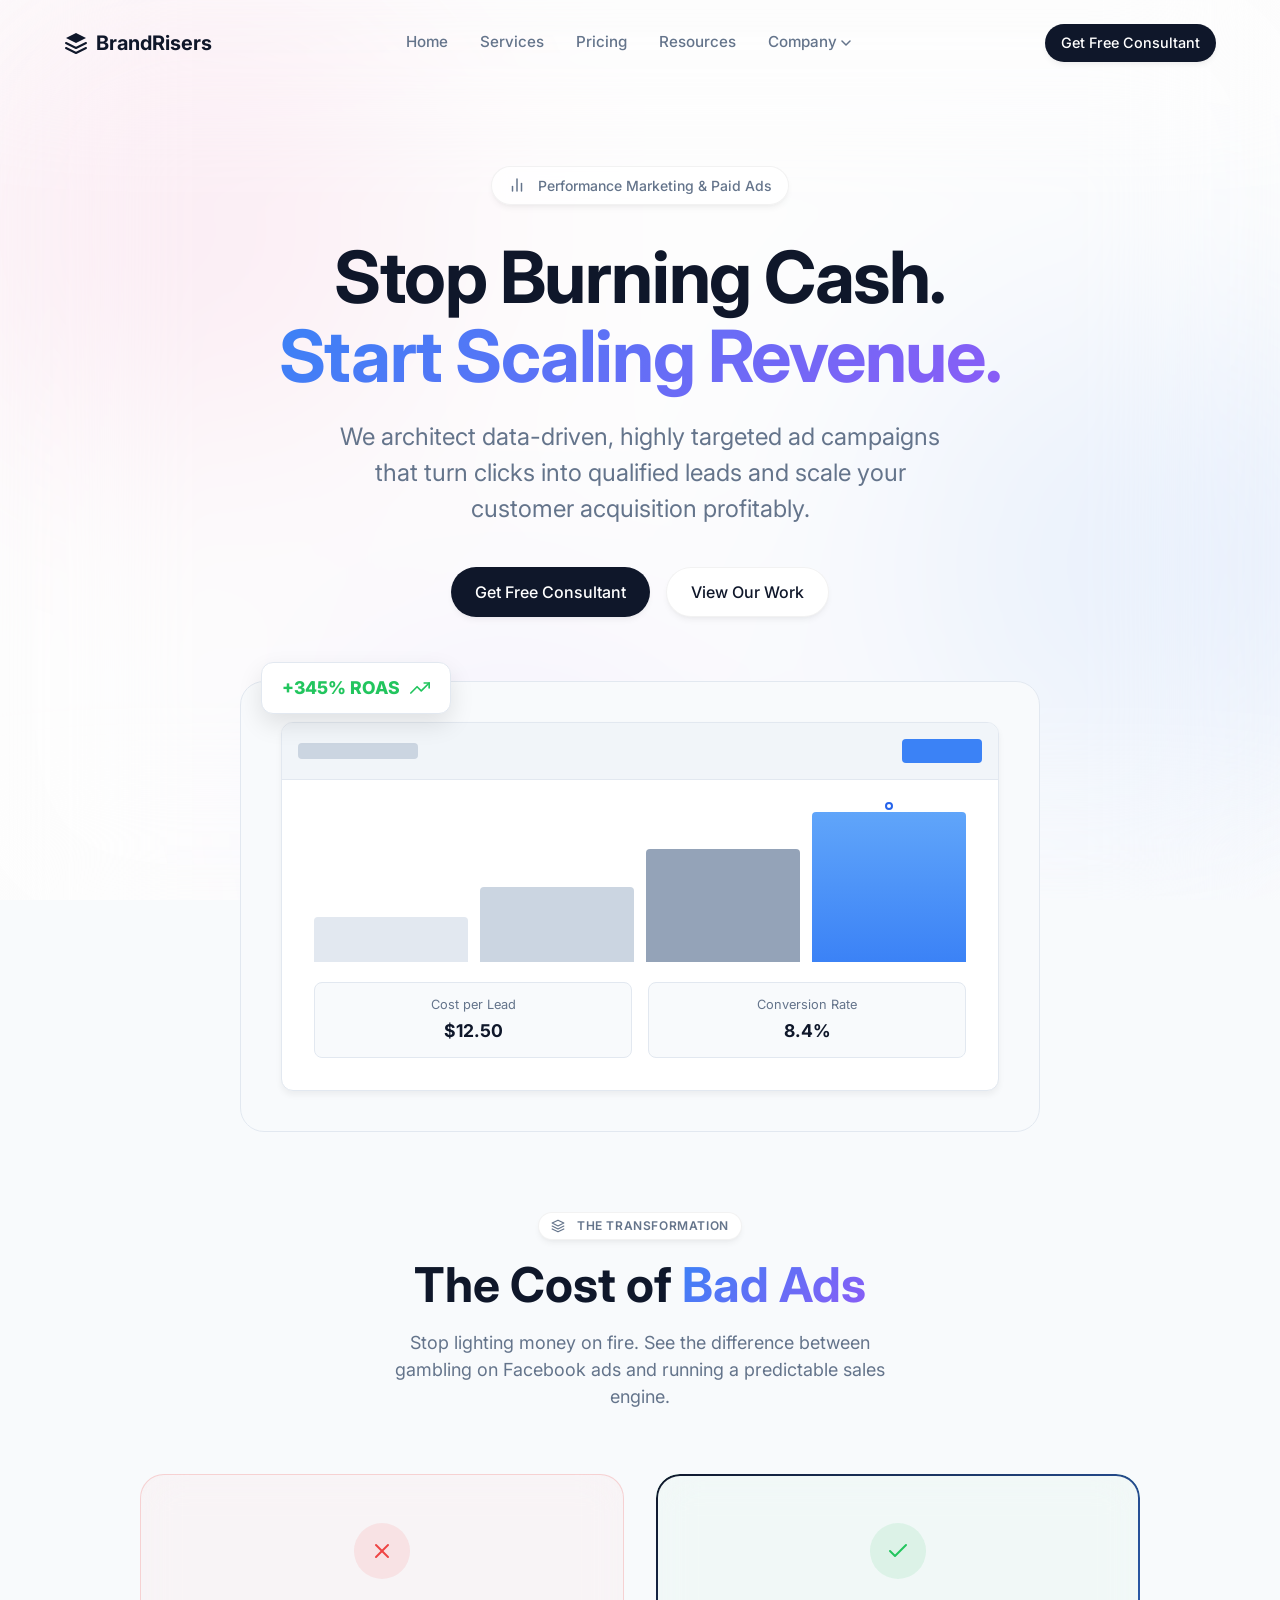
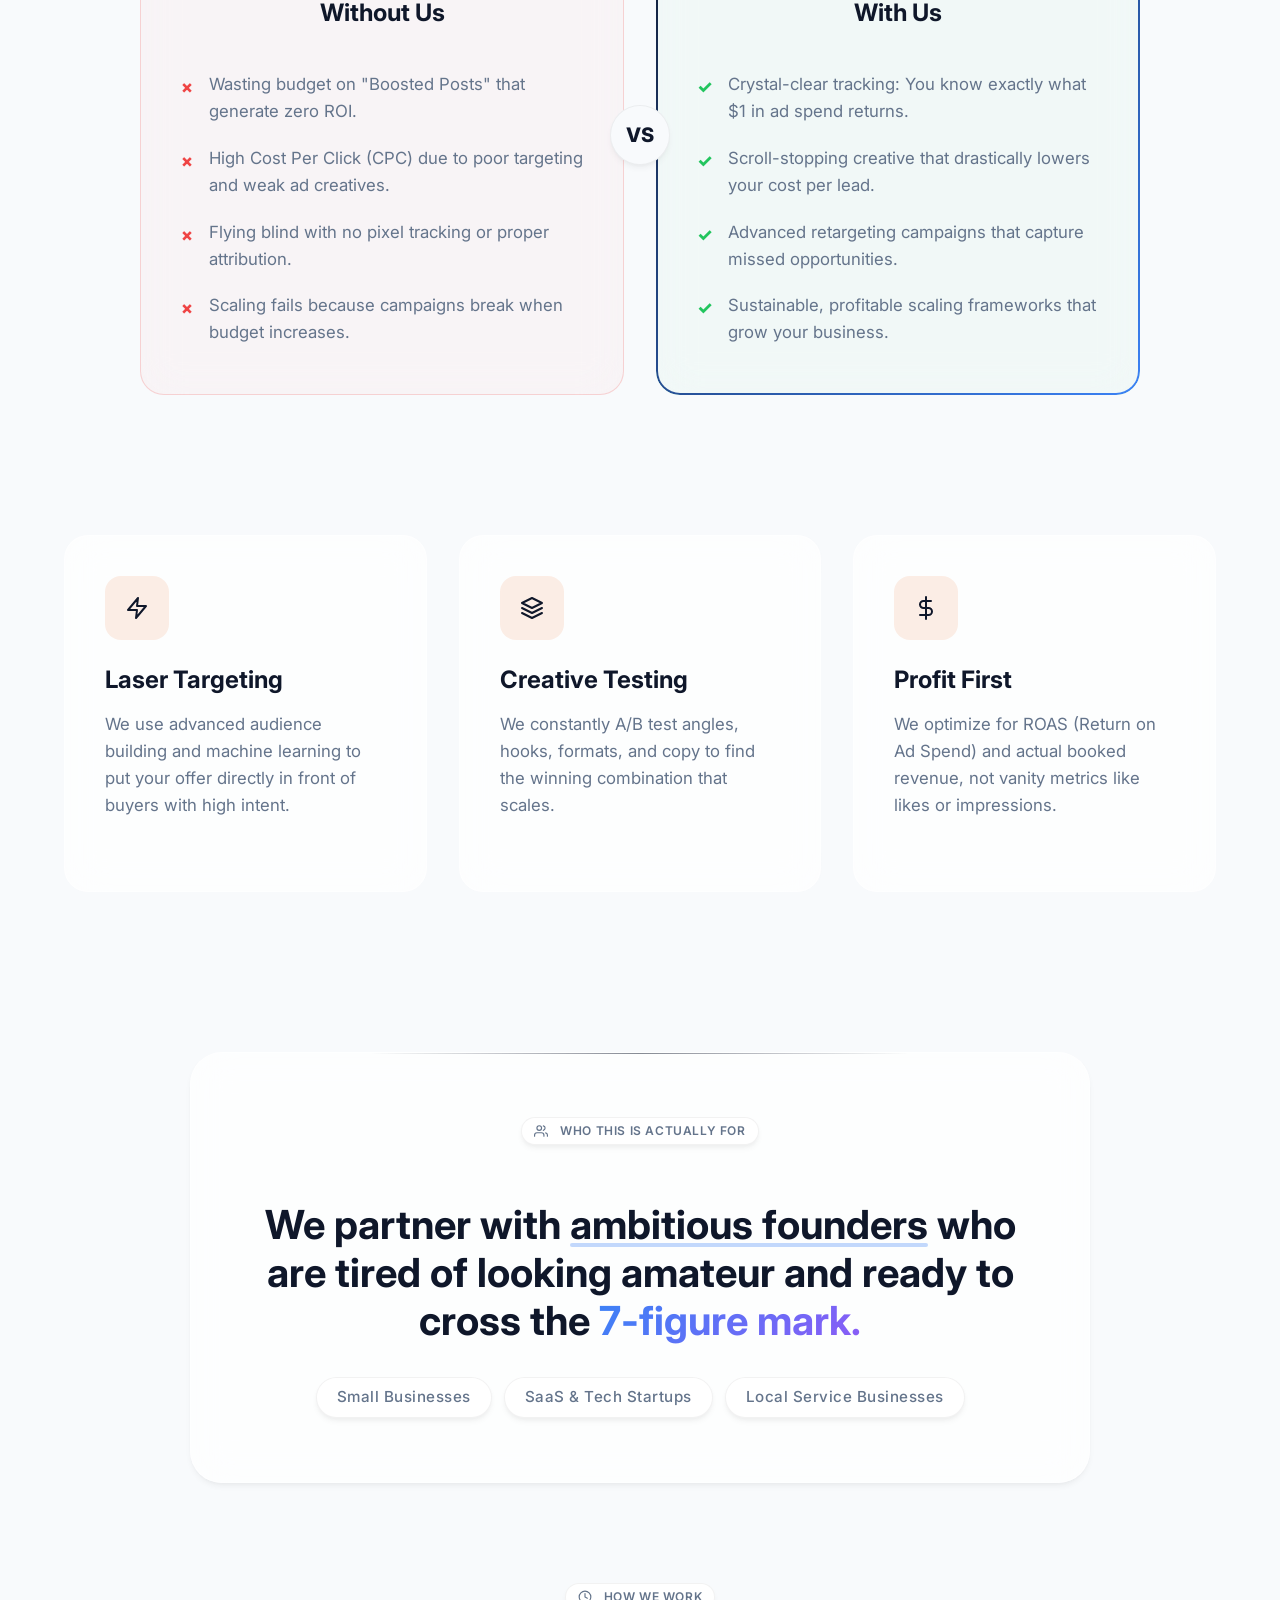
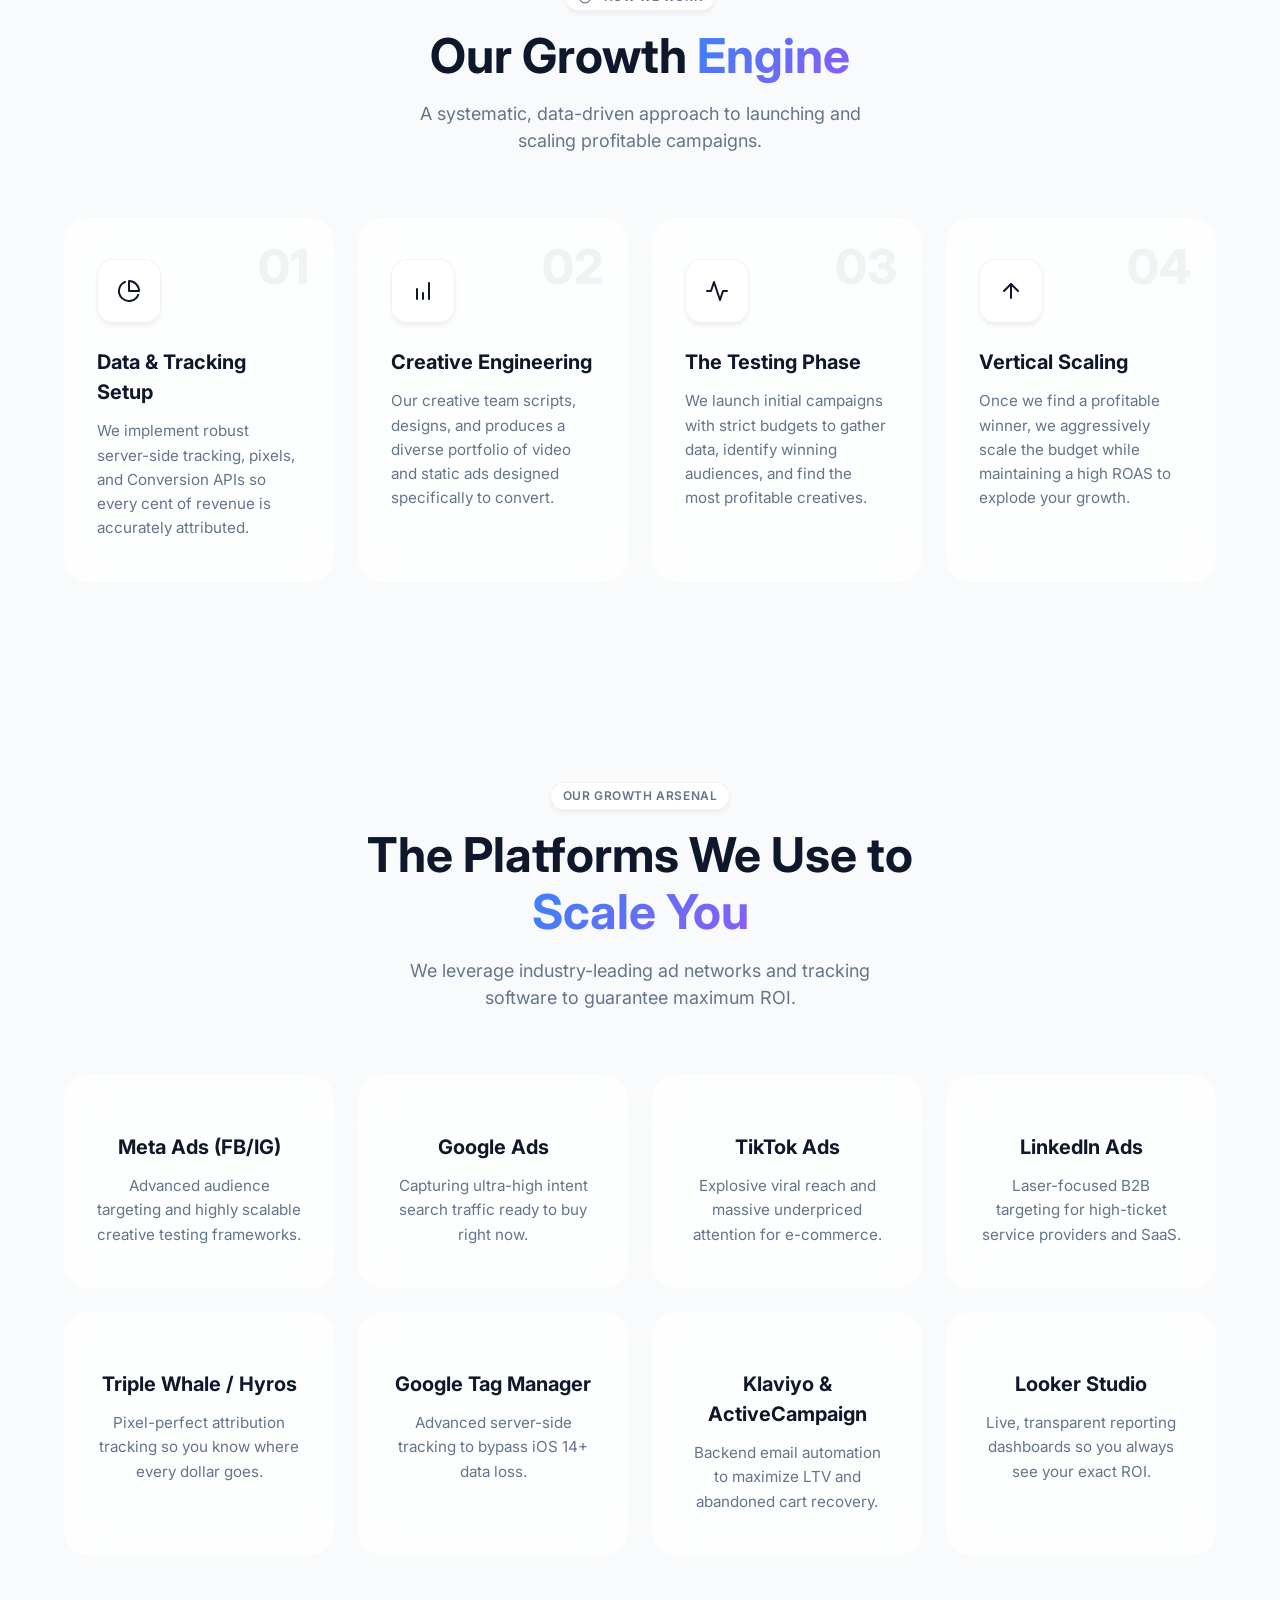
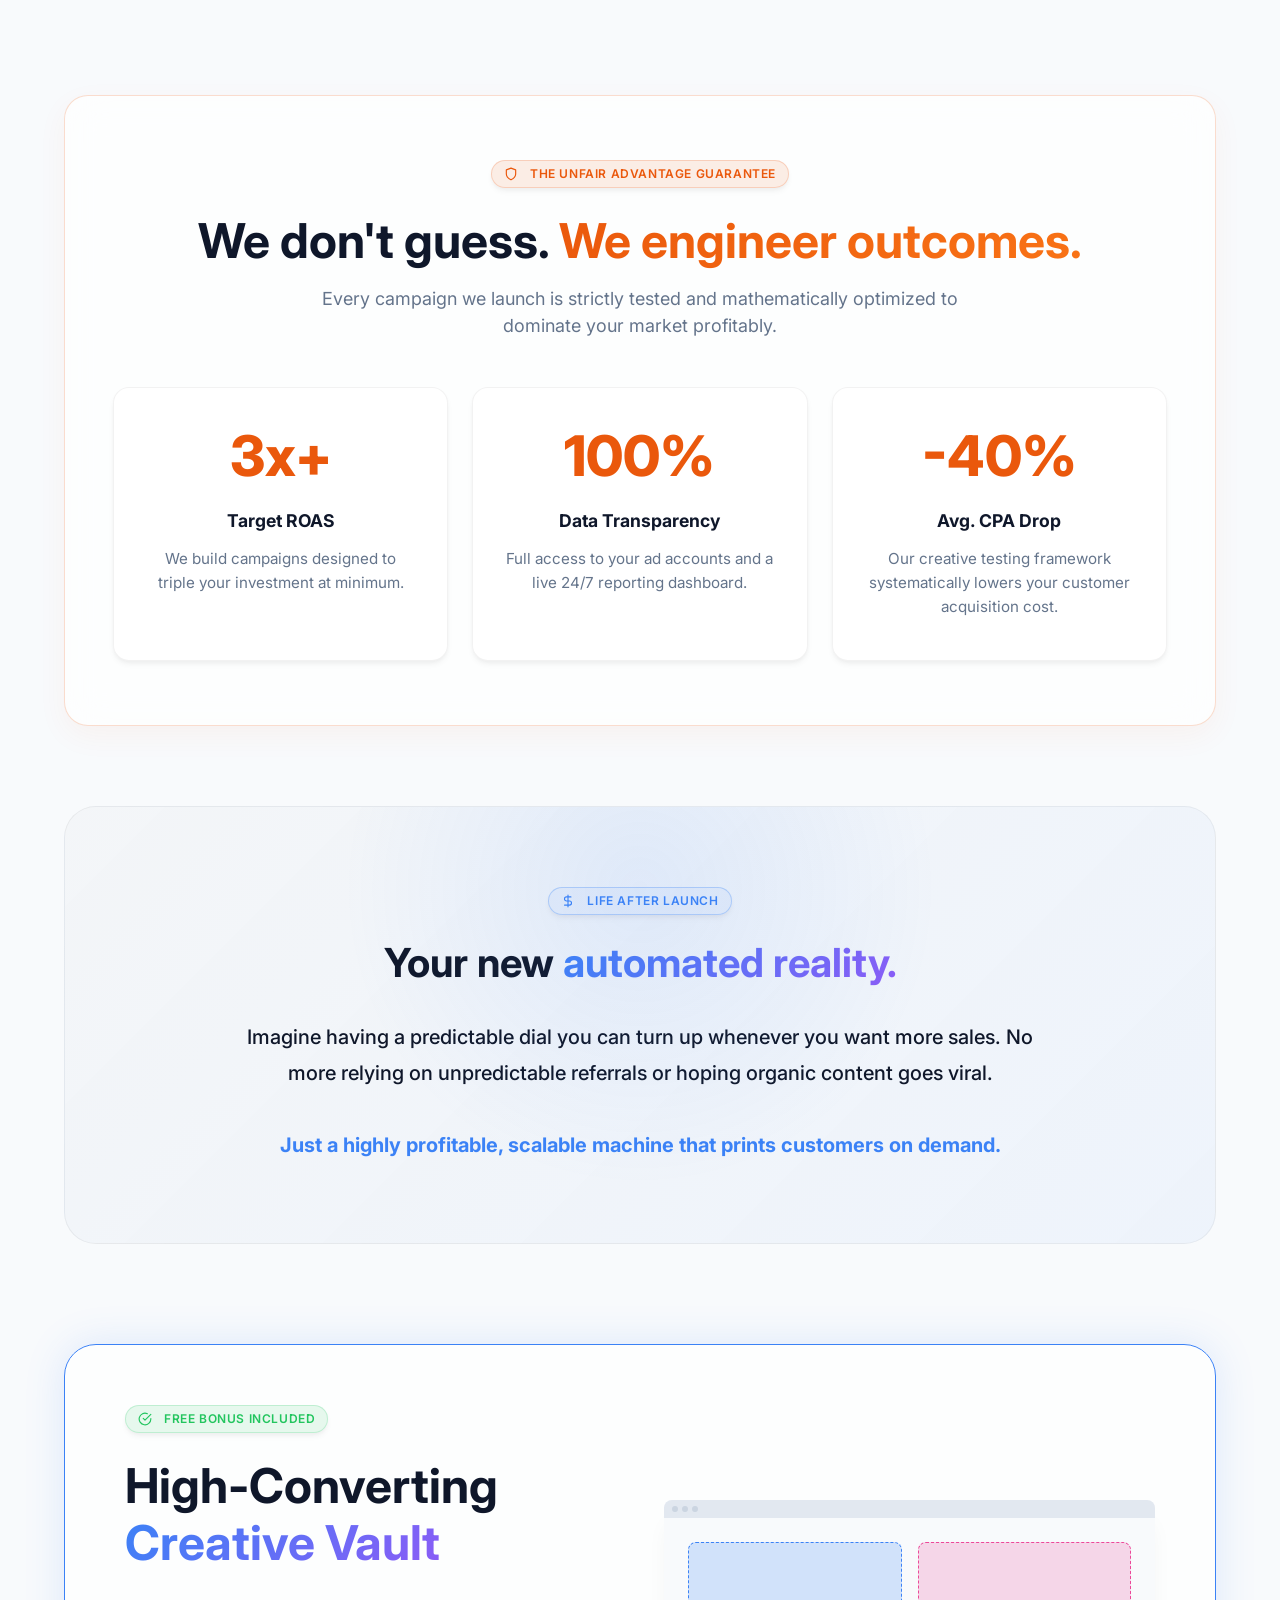
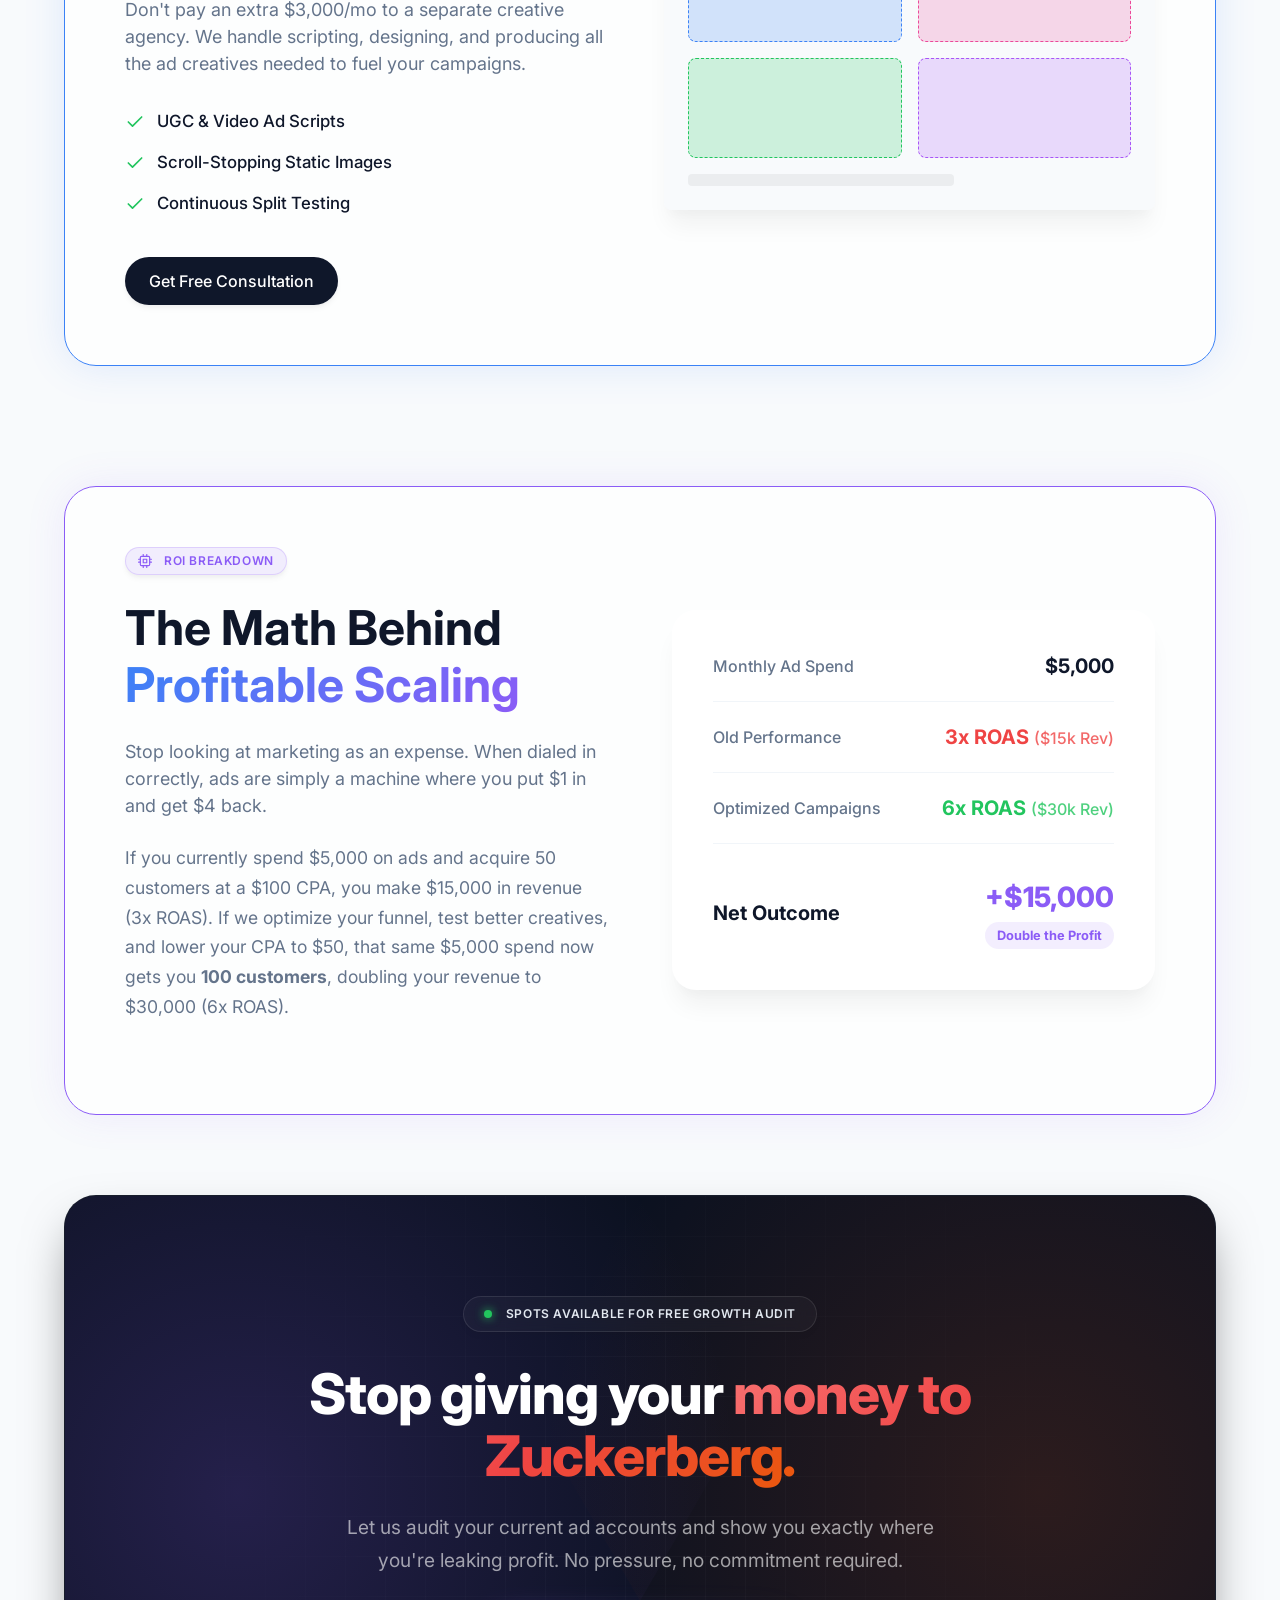
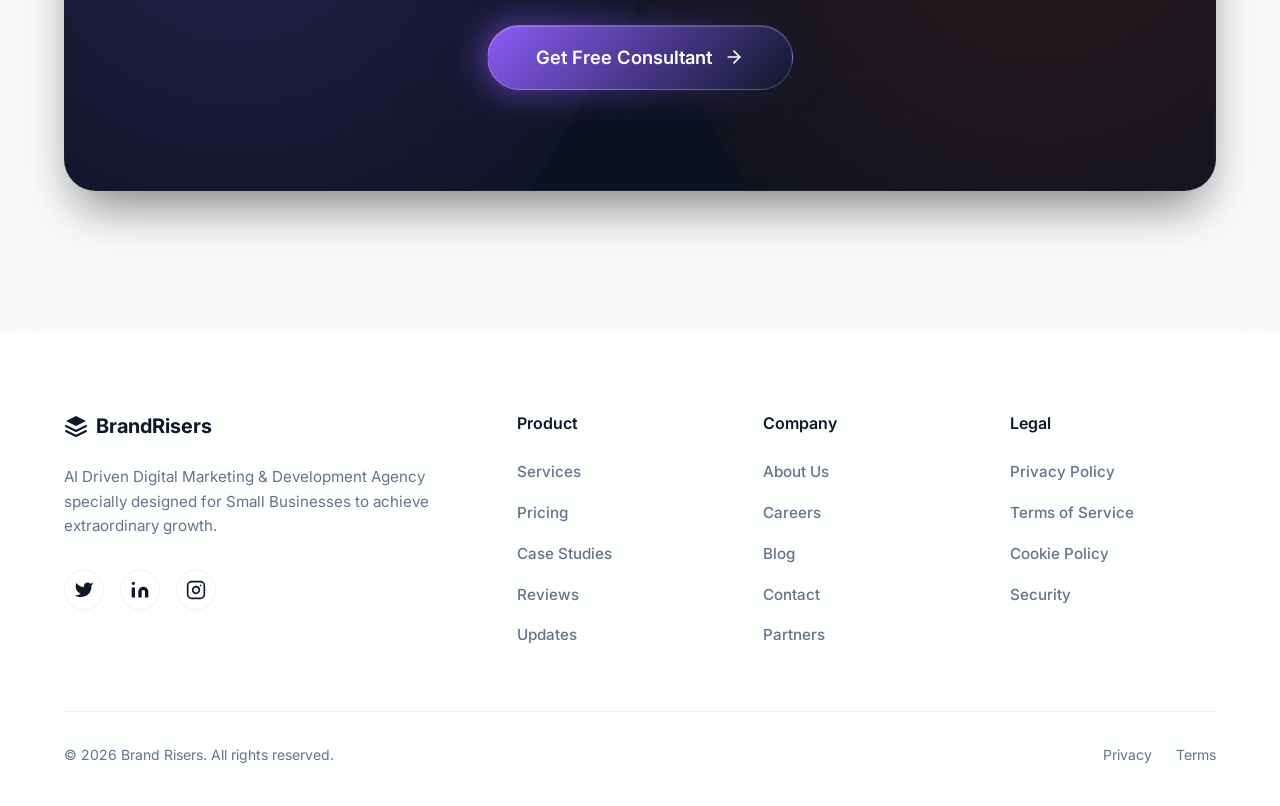
==== commit b899b3b7: "PMP" ====
--- a/performance-marketing.html
+++ b/performance-marketing.html
@@ -4,9 +4,9 @@
 <head>
     <meta charset="UTF-8">
     <meta name="viewport" content="width=device-width, initial-scale=1.0">
-    <title>Website Development - Brand Risers</title>
+    <title>Performance Marketing & Ads - Brand Risers</title>
     <meta name="description"
-        content="High-Converting Custom Website Development by Brand Risers.">
+        content="Data-driven ad campaigns designed to maximize ROI and generate high-quality leads.">
     <link rel="preconnect" href="https://fonts.googleapis.com">
     <link rel="preconnect" href="https://fonts.gstatic.com" crossorigin>
     <link href="https://fonts.googleapis.com/css2?family=Inter:wght@400;500;600;700&display=swap" rel="stylesheet">
@@ -67,18 +67,17 @@
             <div class="container hero-container">
                 <div class="hero-badge" style="padding: 8px 16px;">
                     <svg width="18" height="18" viewBox="0 0 24 24" fill="none" stroke="currentColor" stroke-width="2" stroke-linecap="round" stroke-linejoin="round">
-                        <polyline points="16 18 22 12 16 6"></polyline>
-                        <polyline points="8 6 2 12 8 18"></polyline>
+                        <line x1="18" y1="20" x2="18" y2="10"></line><line x1="12" y1="20" x2="12" y2="4"></line><line x1="6" y1="20" x2="6" y2="14"></line>
                     </svg>
-                    <span>Web Development & Design</span>
+                    <span>Performance Marketing & Paid Ads</span>
                 </div>
 
                 <h1 class="hero-title">
-                    High-Converting Custom<br> <span class="text-gradient">Website Development</span>
+                    Stop Burning Cash.<br> <span class="text-gradient">Start Scaling Revenue.</span>
                 </h1>
 
                 <p class="hero-subtitle">
-                    We don't just build websites. We build blazing fast, conversion-optimized systems that turn casual visitors into loyal, paying customers.
+                    We architect data-driven, highly targeted ad campaigns that turn clicks into qualified leads and scale your customer acquisition profitably.
                 </p>
 
                 <div class="hero-cta">
@@ -86,16 +85,37 @@
                     <a href="#portfolio" class="btn btn-secondary">View Our Work</a>
                 </div>
 
-                <div style="margin-top: 60px; max-width: 800px; margin-left: auto; margin-right: auto; padding: 40px; background: #f8fafc; border-radius: 24px; border: 1px solid #e2e8f0;">
+                <div style="margin-top: 60px; max-width: 800px; margin-left: auto; margin-right: auto; padding: 40px; background: #f8fafc; border-radius: 24px; border: 1px solid #e2e8f0; position: relative;">
+                    <!-- Floating ROI badge -->
+                    <div class="floating-element" style="position: absolute; top: -20px; left: 20px; background: white; padding: 12px 20px; border-radius: 12px; box-shadow: 0 10px 25px rgba(0,0,0,0.1); border: 1px solid #e2e8f0; display: flex; align-items: center; gap: 10px;">
+                        <span style="font-weight: 800; font-size: 1.1rem; color: #22c55e;">+345% ROAS</span>
+                        <svg width="20" height="20" viewBox="0 0 24 24" fill="none" stroke="#22c55e" stroke-width="2" stroke-linecap="round" stroke-linejoin="round"><polyline points="23 6 13.5 15.5 8.5 10.5 1 18"></polyline><polyline points="17 6 23 6 23 12"></polyline></svg>
+                    </div>
+                    
                     <div style="background: white; border-radius: 12px; overflow: hidden; box-shadow: 0 4px 6px rgba(0,0,0,0.05); border: 1px solid #e2e8f0;">
-                        <div style="background: #f1f5f9; padding: 12px 16px; display: flex; gap: 8px; border-bottom: 1px solid #e2e8f0;">
-                            <span style="width: 12px; height: 12px; border-radius: 50%; background: #cbd5e1; display: inline-block;"></span>
-                            <span style="width: 12px; height: 12px; border-radius: 50%; background: #cbd5e1; display: inline-block;"></span>
-                            <span style="width: 12px; height: 12px; border-radius: 50%; background: #cbd5e1; display: inline-block;"></span>
+                        <div style="background: #f1f5f9; padding: 16px; border-bottom: 1px solid #e2e8f0; display: flex; justify-content: space-between; align-items: center;">
+                            <div style="width: 120px; height: 16px; background: #cbd5e1; border-radius: 4px;"></div>
+                            <div style="width: 80px; height: 24px; background: #3b82f6; border-radius: 4px;"></div>
                         </div>
                         <div style="padding: 32px;">
-                            <div style="width: 40%; height: 16px; background: #e2e8f0; border-radius: 8px; margin-bottom: 24px;"></div>
-                            <div style="width: 100%; height: 120px; background: #e2e8f0; border-radius: 12px;"></div>
+                            <div style="display: flex; align-items: flex-end; gap: 12px; height: 150px; margin-bottom: 20px;">
+                                <div style="flex: 1; height: 30%; background: #e2e8f0; border-radius: 4px 4px 0 0;"></div>
+                                <div style="flex: 1; height: 50%; background: #cbd5e1; border-radius: 4px 4px 0 0;"></div>
+                                <div style="flex: 1; height: 75%; background: #94a3b8; border-radius: 4px 4px 0 0;"></div>
+                                <div style="flex: 1; height: 100%; background: linear-gradient(to top, #3b82f6, #60a5fa); border-radius: 4px 4px 0 0; position: relative;">
+                                    <div style="position: absolute; top: -10px; left: 50%; transform: translateX(-50%); width: 8px; height: 8px; background: white; border: 2px solid #2563eb; border-radius: 50%;"></div>
+                                </div>
+                            </div>
+                            <div style="display: flex; gap: 16px;">
+                                <div style="flex: 1; padding: 12px; background: #f8fafc; border-radius: 8px; border: 1px solid #e2e8f0;">
+                                    <div style="font-size: 0.8rem; color: #64748b; margin-bottom: 4px;">Cost per Lead</div>
+                                    <div style="font-weight: 700; color: #0f172a; font-size: 1.1rem;">$12.50</div>
+                                </div>
+                                <div style="flex: 1; padding: 12px; background: #f8fafc; border-radius: 8px; border: 1px solid #e2e8f0;">
+                                    <div style="font-size: 0.8rem; color: #64748b; margin-bottom: 4px;">Conversion Rate</div>
+                                    <div style="font-weight: 700; color: #0f172a; font-size: 1.1rem;">8.4%</div>
+                                </div>
+                            </div>
                         </div>
                     </div>
                 </div>
@@ -114,8 +134,8 @@
                         </svg>
                         The Transformation
                     </div>
-                    <h2 class="section-title">The Cost of a <span class="text-gradient">Bad Website</span></h2>
-                    <p class="section-subtitle mx-auto">See the massive difference between an outdated digital brochure and a custom-built growth machine.</p>
+                    <h2 class="section-title">The Cost of <span class="text-gradient">Bad Ads</span></h2>
+                    <p class="section-subtitle mx-auto">Stop lighting money on fire. See the difference between gambling on Facebook ads and running a predictable sales engine.</p>
                 </div>
 
                 <div class="comparison-grid">
@@ -133,19 +153,19 @@
                         <ul class="comparison-list">
                             <li>
                                 <span class="list-icon before-bullet">&times;</span>
-                                Losing 40% of traffic to slow, frustrating load times.
+                                Wasting budget on "Boosted Posts" that generate zero ROI.
                             </li>
                             <li>
                                 <span class="list-icon before-bullet">&times;</span>
-                                Leads bouncing immediately because of confusing UI/UX design.
+                                High Cost Per Click (CPC) due to poor targeting and weak ad creatives.
                             </li>
                             <li>
                                 <span class="list-icon before-bullet">&times;</span>
-                                Wasting ad spend sending traffic to a site that doesn't convert.
+                                Flying blind with no pixel tracking or proper attribution.
                             </li>
                             <li>
                                 <span class="list-icon before-bullet">&times;</span>
-                                Looking amateur and losing market share to competitors.
+                                Scaling fails because campaigns break when budget increases.
                             </li>
                         </ul>
                     </div>
@@ -165,19 +185,19 @@
                         <ul class="comparison-list">
                             <li>
                                 <span class="list-icon after-bullet">&#10003;</span>
-                                A 24/7 automated sales machine that runs while you sleep.
+                                Crystal-clear tracking: You know exactly what $1 in ad spend returns.
                             </li>
                             <li>
                                 <span class="list-icon after-bullet">&#10003;</span>
-                                Instant, blazing-fast load times for maximum retention.
+                                Scroll-stopping creative that drastically lowers your cost per lead.
                             </li>
                             <li>
                                 <span class="list-icon after-bullet">&#10003;</span>
-                                Higher Google rankings with advanced SEO architecture.
+                                Advanced retargeting campaigns that capture missed opportunities.
                             </li>
                             <li>
                                 <span class="list-icon after-bullet">&#10003;</span>
-                                Qualified leads that actually convert into paying customers.
+                                Sustainable, profitable scaling frameworks that grow your business.
                             </li>
                         </ul>
                     </div>
@@ -192,22 +212,22 @@
                         <div class="benefit-icon">
                             <svg width="24" height="24" viewBox="0 0 24 24" fill="none" stroke="currentColor" stroke-width="2" stroke-linecap="round" stroke-linejoin="round"><path d="M13 2L3 14h9l-1 8 10-12h-9l1-8z"></path></svg>
                         </div>
-                        <h3 class="benefit-title">Lightning Fast</h3>
-                        <p class="benefit-desc">We optimize every line of code to ensure your site loads instantly, dropping bounce rates and boosting conversions.</p>
+                        <h3 class="benefit-title">Laser Targeting</h3>
+                        <p class="benefit-desc">We use advanced audience building and machine learning to put your offer directly in front of buyers with high intent.</p>
                     </div>
                     <div class="benefit-card">
                         <div class="benefit-icon">
-                            <svg width="24" height="24" viewBox="0 0 24 24" fill="none" stroke="currentColor" stroke-width="2" stroke-linecap="round" stroke-linejoin="round"><rect x="5" y="2" width="14" height="20" rx="2" ry="2"></rect><line x1="12" y1="18" x2="12.01" y2="18"></line></svg>
-                        </div>
-                        <h3 class="benefit-title">Mobile-First Design</h3>
-                        <p class="benefit-desc">Over 70% of your traffic comes from mobile. We engineer seamless experiences tailored specifically for smartphones.</p>
+                            <svg width="24" height="24" viewBox="0 0 24 24" fill="none" stroke="currentColor" stroke-width="2" stroke-linecap="round" stroke-linejoin="round"><polygon points="12 2 2 7 12 12 22 7 12 2"></polygon><polyline points="2 17 12 22 22 17"></polyline><polyline points="2 12 12 17 22 12"></polyline></svg>
+                        </div>
+                        <h3 class="benefit-title">Creative Testing</h3>
+                        <p class="benefit-desc">We constantly A/B test angles, hooks, formats, and copy to find the winning combination that scales.</p>
                     </div>
                     <div class="benefit-card">
                         <div class="benefit-icon">
-                            <svg width="24" height="24" viewBox="0 0 24 24" fill="none" stroke="currentColor" stroke-width="2" stroke-linecap="round" stroke-linejoin="round"><path d="M21 16V8a2 2 0 0 0-1-1.73l-7-4a2 2 0 0 0-2 0l-7 4A2 2 0 0 0 3 8v8a2 2 0 0 0 1 1.73l7 4a2 2 0 0 0 2 0l7-4A2 2 0 0 0 21 16z"></path><polyline points="3.27 6.96 12 12.01 20.73 6.96"></polyline><line x1="12" y1="22.08" x2="12" y2="12"></line></svg>
-                        </div>
-                        <h3 class="benefit-title">SEO Optimized</h3>
-                        <p class="benefit-desc">Built from the ground up with clean markup, meta tags, and semantic structure to rank higher on Google automatically.</p>
+                            <svg width="24" height="24" viewBox="0 0 24 24" fill="none" stroke="currentColor" stroke-width="2" stroke-linecap="round" stroke-linejoin="round"><line x1="12" y1="1" x2="12" y2="23"></line><path d="M17 5H9.5a3.5 3.5 0 0 0 0 7h5a3.5 3.5 0 0 1 0 7H6"></path></svg>
+                        </div>
+                        <h3 class="benefit-title">Profit First</h3>
+                        <p class="benefit-desc">We optimize for ROAS (Return on Ad Spend) and actual booked revenue, not vanity metrics like likes or impressions.</p>
                     </div>
                 </div>
             </div>
@@ -249,45 +269,45 @@
                         </svg>
                         How We Work
                     </div>
-                    <h2 class="section-title">Our Web Design <span class="text-gradient">Process</span></h2>
-                    <p class="section-subtitle mx-auto">A seamless, fully managed pipeline from first concept to final launch.</p>
+                    <h2 class="section-title">Our Growth <span class="text-gradient">Engine</span></h2>
+                    <p class="section-subtitle mx-auto">A systematic, data-driven approach to launching and scaling profitable campaigns.</p>
                 </div>
 
                 <div class="process-grid">
                     <div class="process-card">
                         <div class="process-step-number">01</div>
                         <div class="process-icon">
-                            <svg width="24" height="24" viewBox="0 0 24 24" fill="none" stroke="currentColor" stroke-width="2" stroke-linecap="round" stroke-linejoin="round"><path d="M2 3h6a4 4 0 0 1 4 4v14a3 3 0 0 0-3-3H2z"></path><path d="M22 3h-6a4 4 0 0 0-4 4v14a3 3 0 0 1 3-3h7z"></path></svg>
-                        </div>
-                        <h3 class="process-title">Strategy & UX</h3>
-                        <p class="process-desc">We map out the user journey, structure the sitemap, and create high-converting wireframes.</p>
+                            <svg width="24" height="24" viewBox="0 0 24 24" fill="none" stroke="currentColor" stroke-width="2" stroke-linecap="round" stroke-linejoin="round"><path d="M21.21 15.89A10 10 0 1 1 8 2.83"></path><path d="M22 12A10 10 0 0 0 12 2v10z"></path></svg>
+                        </div>
+                        <h3 class="process-title">Data & Tracking Setup</h3>
+                        <p class="process-desc">We implement robust server-side tracking, pixels, and Conversion APIs so every cent of revenue is accurately attributed.</p>
                     </div>
 
                     <div class="process-card">
                         <div class="process-step-number">02</div>
                         <div class="process-icon">
-                            <svg width="24" height="24" viewBox="0 0 24 24" fill="none" stroke="currentColor" stroke-width="2" stroke-linecap="round" stroke-linejoin="round"><path d="M12 19l7-7 3 3-7 7-3-3z"></path><path d="M18 13l-1.5-7.5L2 2l3.5 14.5L13 18l5-5z"></path><path d="M2 2l7.586 7.586"></path><circle cx="11" cy="11" r="2"></circle></svg>
-                        </div>
-                        <h3 class="process-title">UI Design</h3>
-                        <p class="process-desc">We apply stunning visual aesthetics, animations, and typography that perfectly matches your brand.</p>
+                            <svg width="24" height="24" viewBox="0 0 24 24" fill="none" stroke="currentColor" stroke-width="2" stroke-linecap="round" stroke-linejoin="round"><path d="M12 20v-6M6 20V10M18 20V4"></path></svg>
+                        </div>
+                        <h3 class="process-title">Creative Engineering</h3>
+                        <p class="process-desc">Our creative team scripts, designs, and produces a diverse portfolio of video and static ads designed specifically to convert.</p>
                     </div>
 
                     <div class="process-card">
                         <div class="process-step-number">03</div>
                         <div class="process-icon">
-                            <svg width="24" height="24" viewBox="0 0 24 24" fill="none" stroke="currentColor" stroke-width="2" stroke-linecap="round" stroke-linejoin="round"><polyline points="16 18 22 12 16 6"></polyline><polyline points="8 6 2 12 8 18"></polyline></svg>
-                        </div>
-                        <h3 class="process-title">Development</h3>
-                        <p class="process-desc">Our engineers bring the designs to life using modern, lightweight code for lightning-fast speeds.</p>
+                            <svg width="24" height="24" viewBox="0 0 24 24" fill="none" stroke="currentColor" stroke-width="2" stroke-linecap="round" stroke-linejoin="round"><polyline points="22 12 18 12 15 21 9 3 6 12 2 12"></polyline></svg>
+                        </div>
+                        <h3 class="process-title">The Testing Phase</h3>
+                        <p class="process-desc">We launch initial campaigns with strict budgets to gather data, identify winning audiences, and find the most profitable creatives.</p>
                     </div>
 
                     <div class="process-card">
                         <div class="process-step-number">04</div>
                         <div class="process-icon">
-                            <svg width="24" height="24" viewBox="0 0 24 24" fill="none" stroke="currentColor" stroke-width="2" stroke-linecap="round" stroke-linejoin="round"><path d="M13 2L3 14h9l-1 8 10-12h-9l1-8z"></path></svg>
-                        </div>
-                        <h3 class="process-title">QA & Launch</h3>
-                        <p class="process-desc">Rigorous testing across all devices before we push your high-converting machine live to the world.</p>
+                            <svg width="24" height="24" viewBox="0 0 24 24" fill="none" stroke="currentColor" stroke-width="2" stroke-linecap="round" stroke-linejoin="round"><line x1="12" y1="19" x2="12" y2="5"></line><polyline points="5 12 12 5 19 12"></polyline></svg>
+                        </div>
+                        <h3 class="process-title">Vertical Scaling</h3>
+                        <p class="process-desc">Once we find a profitable winner, we aggressively scale the budget while maintaining a high ROAS to explode your growth.</p>
                     </div>
                 </div>
             </div>
@@ -298,43 +318,43 @@
             <div class="container process-container">
                 <div class="process-header">
                     <div class="section-badge mx-auto">
-                        Modern Technologies
-                    </div>
-                    <h2 class="section-title">The Tools We Use to <span class="text-gradient">Scale You</span></h2>
-                    <p class="section-subtitle mx-auto">We leverage industry-leading technologies to guarantee maximum performance and reliability.</p>
+                        Our Growth Arsenal
+                    </div>
+                    <h2 class="section-title">The Platforms We Use to <span class="text-gradient">Scale You</span></h2>
+                    <p class="section-subtitle mx-auto">We leverage industry-leading ad networks and tracking software to guarantee maximum ROI.</p>
                 </div>
                 <div class="process-grid">
                     <div class="process-card" style="text-align: center;">
-                        <h3 class="process-title" style="margin-top: 16px;">Next.js & React</h3>
-                        <p class="process-desc">For ultra-fast, dynamic, and scalable web applications.</p>
-                    </div>
-                    <div class="process-card" style="text-align: center;">
-                        <h3 class="process-title" style="margin-top: 16px;">Shopify & E-Commerce</h3>
-                        <p class="process-desc">Robust digital storefronts engineered for high transaction volumes.</p>
-                    </div>
-                    <div class="process-card" style="text-align: center;">
-                        <h3 class="process-title" style="margin-top: 16px;">Webflow & Framer</h3>
-                        <p class="process-desc">Stunning marketing sites built with pixel-perfect precision.</p>
-                    </div>
-                    <div class="process-card" style="text-align: center;">
-                        <h3 class="process-title" style="margin-top: 16px;">Supabase & Backend</h3>
-                        <p class="process-desc">Secure, real-time databases and powerful API integrations.</p>
-                    </div>
-                    <div class="process-card" style="text-align: center;">
-                        <h3 class="process-title" style="margin-top: 16px;">Tailwind & CSS</h3>
-                        <p class="process-desc">Modern utility-first styling for perfectly responsive layouts.</p>
-                    </div>
-                    <div class="process-card" style="text-align: center;">
-                        <h3 class="process-title" style="margin-top: 16px;">Vercel & AWS</h3>
-                        <p class="process-desc">Global infrastructure ensuring 99.99% uptime and low latency.</p>
-                    </div>
-                    <div class="process-card" style="text-align: center;">
-                        <h3 class="process-title" style="margin-top: 16px;">Node.js & Python</h3>
-                        <p class="process-desc">Server-side architecture and custom AI functionality integrations.</p>
-                    </div>
-                    <div class="process-card" style="text-align: center;">
-                        <h3 class="process-title" style="margin-top: 16px;">Figma & UI/UX</h3>
-                        <p class="process-desc">High-fidelity prototyping and conversion-optimized wireframes.</p>
+                        <h3 class="process-title" style="margin-top: 16px;">Meta Ads (FB/IG)</h3>
+                        <p class="process-desc">Advanced audience targeting and highly scalable creative testing frameworks.</p>
+                    </div>
+                    <div class="process-card" style="text-align: center;">
+                        <h3 class="process-title" style="margin-top: 16px;">Google Ads</h3>
+                        <p class="process-desc">Capturing ultra-high intent search traffic ready to buy right now.</p>
+                    </div>
+                    <div class="process-card" style="text-align: center;">
+                        <h3 class="process-title" style="margin-top: 16px;">TikTok Ads</h3>
+                        <p class="process-desc">Explosive viral reach and massive underpriced attention for e-commerce.</p>
+                    </div>
+                    <div class="process-card" style="text-align: center;">
+                        <h3 class="process-title" style="margin-top: 16px;">LinkedIn Ads</h3>
+                        <p class="process-desc">Laser-focused B2B targeting for high-ticket service providers and SaaS.</p>
+                    </div>
+                    <div class="process-card" style="text-align: center;">
+                        <h3 class="process-title" style="margin-top: 16px;">Triple Whale / Hyros</h3>
+                        <p class="process-desc">Pixel-perfect attribution tracking so you know where every dollar goes.</p>
+                    </div>
+                    <div class="process-card" style="text-align: center;">
+                        <h3 class="process-title" style="margin-top: 16px;">Google Tag Manager</h3>
+                        <p class="process-desc">Advanced server-side tracking to bypass iOS 14+ data loss.</p>
+                    </div>
+                    <div class="process-card" style="text-align: center;">
+                        <h3 class="process-title" style="margin-top: 16px;">Klaviyo & ActiveCampaign</h3>
+                        <p class="process-desc">Backend email automation to maximize LTV and abandoned cart recovery.</p>
+                    </div>
+                    <div class="process-card" style="text-align: center;">
+                        <h3 class="process-title" style="margin-top: 16px;">Looker Studio</h3>
+                        <p class="process-desc">Live, transparent reporting dashboards so you always see your exact ROI.</p>
                     </div>
                 </div>
             </div>
@@ -350,29 +370,29 @@
                             The Unfair Advantage Guarantee
                         </div>
                         <h2 class="section-title" style="margin-bottom: 16px;">We don't guess. <span style="background: linear-gradient(135deg, #ea580c, #f97316); -webkit-background-clip: text; -webkit-text-fill-color: transparent;">We engineer outcomes.</span></h2>
-                        <p class="section-subtitle mx-auto" style="max-width: 650px;">Every site we build is strictly tested and mathematically optimized to dominate your market.</p>
+                        <p class="section-subtitle mx-auto" style="max-width: 650px;">Every campaign we launch is strictly tested and mathematically optimized to dominate your market profitably.</p>
                     </div>
 
                     <div style="display: grid; grid-template-columns: repeat(auto-fit, minmax(280px, 1fr)); gap: 24px;">
                         <!-- Metric 1 -->
                         <div style="background: white; border-radius: 16px; padding: 40px 32px; border: 1px solid var(--border-color); text-align: center; box-shadow: var(--shadow-sm);">
-                            <div style="font-size: 3.5rem; font-weight: 800; color: #ea580c; line-height: 1; margin-bottom: 24px;">95+</div>
-                            <h3 style="font-size: 1.1rem; font-weight: 700; margin-bottom: 12px; color: var(--text-primary);">Google PageSpeed</h3>
-                            <p style="font-size: 0.95rem; color: var(--text-secondary); line-height: 1.6; margin: 0;">Lightning-fast load times guaranteed to pass Core Web Vitals.</p>
+                            <div style="font-size: 3.5rem; font-weight: 800; color: #ea580c; line-height: 1; margin-bottom: 24px;">3x+</div>
+                            <h3 style="font-size: 1.1rem; font-weight: 700; margin-bottom: 12px; color: var(--text-primary);">Target ROAS</h3>
+                            <p style="font-size: 0.95rem; color: var(--text-secondary); line-height: 1.6; margin: 0;">We build campaigns designed to triple your investment at minimum.</p>
                         </div>
                         
                         <!-- Metric 2 -->
                         <div style="background: white; border-radius: 16px; padding: 40px 32px; border: 1px solid var(--border-color); text-align: center; box-shadow: var(--shadow-sm);">
-                            <div style="font-size: 3.5rem; font-weight: 800; color: #ea580c; line-height: 1; margin-bottom: 24px;">#1</div>
-                            <h3 style="font-size: 1.1rem; font-weight: 700; margin-bottom: 12px; color: var(--text-primary);">SEO Architecture</h3>
-                            <p style="font-size: 0.95rem; color: var(--text-secondary); line-height: 1.6; margin: 0;">Built specifically to outrank competitors with clean semantic markup.</p>
+                            <div style="font-size: 3.5rem; font-weight: 800; color: #ea580c; line-height: 1; margin-bottom: 24px;">100%</div>
+                            <h3 style="font-size: 1.1rem; font-weight: 700; margin-bottom: 12px; color: var(--text-primary);">Data Transparency</h3>
+                            <p style="font-size: 0.95rem; color: var(--text-secondary); line-height: 1.6; margin: 0;">Full access to your ad accounts and a live 24/7 reporting dashboard.</p>
                         </div>
                         
                         <!-- Metric 3 -->
                         <div style="background: white; border-radius: 16px; padding: 40px 32px; border: 1px solid var(--border-color); text-align: center; box-shadow: var(--shadow-sm);">
-                            <div style="font-size: 3.5rem; font-weight: 800; color: #ea580c; line-height: 1; margin-bottom: 24px;">5K+</div>
-                            <h3 style="font-size: 1.1rem; font-weight: 700; margin-bottom: 12px; color: var(--text-primary);">Device Sizes</h3>
-                            <p style="font-size: 0.95rem; color: var(--text-secondary); line-height: 1.6; margin: 0;">Perfectly responsive and tested across all modern mobile screens.</p>
+                            <div style="font-size: 3.5rem; font-weight: 800; color: #ea580c; line-height: 1; margin-bottom: 24px;">-40%</div>
+                            <h3 style="font-size: 1.1rem; font-weight: 700; margin-bottom: 12px; color: var(--text-primary);">Avg. CPA Drop</h3>
+                            <p style="font-size: 0.95rem; color: var(--text-secondary); line-height: 1.6; margin: 0;">Our creative testing framework systematically lowers your customer acquisition cost.</p>
                         </div>
                     </div>
                 </div>
@@ -394,9 +414,9 @@
                     <h2 class="section-title" style="margin-bottom: 32px; font-size: 2.5rem;">Your new <span class="text-gradient">automated reality.</span></h2>
                     
                     <p class="section-subtitle mx-auto" style="font-size: 1.25rem; line-height: 1.8; color: var(--text-primary); max-width: 800px; font-weight: 500;">
-                        Imagine waking up to a pipeline full of qualified leads. No more answering the same basic questions because your site does the explaining for you. No more stressing about broken plugins or slow load times. 
+                        Imagine having a predictable dial you can turn up whenever you want more sales. No more relying on unpredictable referrals or hoping organic content goes viral. 
                         <br><br>
-                        <span style="color: var(--accent-blue); font-weight: 700;">Just a smooth, automated digital storefront that runs itself.</span>
+                        <span style="color: var(--accent-blue); font-weight: 700;">Just a highly profitable, scalable machine that prints customers on demand.</span>
                     </p>
                 </div>
             </div>
@@ -411,30 +431,30 @@
                             <svg width="14" height="14" viewBox="0 0 24 24" fill="none" stroke="currentColor" stroke-width="2" stroke-linecap="round" stroke-linejoin="round" style="margin-right: 6px;"><path d="M22 11.08V12a10 10 0 1 1-5.93-9.14"></path><polyline points="22 4 12 14.01 9 11.01"></polyline></svg>
                             Free Bonus Included
                         </div>
-                        <h2 class="section-title" style="margin-bottom: 24px; text-align: left;">Fully Integrated <span class="text-gradient">Custom CRM</span></h2>
-                        <p class="section-subtitle" style="text-align: left; margin: 0 0 32px 0;">Don't pay $100s per month for clunky third-party tools. Every website we build comes with a powerful, custom-built CRM dashboard to track your leads and revenue.</p>
+                        <h2 class="section-title" style="margin-bottom: 24px; text-align: left;">High-Converting <span class="text-gradient">Creative Vault</span></h2>
+                        <p class="section-subtitle" style="text-align: left; margin: 0 0 32px 0;">Don't pay an extra $3,000/mo to a separate creative agency. We handle scripting, designing, and producing all the ad creatives needed to fuel your campaigns.</p>
                         
                         <ul class="lead-magnet-benefits" style="margin-bottom: 40px;">
-                            <li><svg width="20" height="20" viewBox="0 0 24 24" fill="none" stroke="currentColor" stroke-width="2" stroke-linecap="round" stroke-linejoin="round"><polyline points="20 6 9 17 4 12"></polyline></svg> <span style="color: var(--text-primary);">Automatic Lead Capture</span></li>
-                            <li><svg width="20" height="20" viewBox="0 0 24 24" fill="none" stroke="currentColor" stroke-width="2" stroke-linecap="round" stroke-linejoin="round"><polyline points="20 6 9 17 4 12"></polyline></svg> <span style="color: var(--text-primary);">Sales Pipeline Management</span></li>
-                            <li><svg width="20" height="20" viewBox="0 0 24 24" fill="none" stroke="currentColor" stroke-width="2" stroke-linecap="round" stroke-linejoin="round"><polyline points="20 6 9 17 4 12"></polyline></svg> <span style="color: var(--text-primary);">Automated Email Sequences</span></li>
+                            <li><svg width="20" height="20" viewBox="0 0 24 24" fill="none" stroke="currentColor" stroke-width="2" stroke-linecap="round" stroke-linejoin="round"><polyline points="20 6 9 17 4 12"></polyline></svg> <span style="color: var(--text-primary);">UGC & Video Ad Scripts</span></li>
+                            <li><svg width="20" height="20" viewBox="0 0 24 24" fill="none" stroke="currentColor" stroke-width="2" stroke-linecap="round" stroke-linejoin="round"><polyline points="20 6 9 17 4 12"></polyline></svg> <span style="color: var(--text-primary);">Scroll-Stopping Static Images</span></li>
+                            <li><svg width="20" height="20" viewBox="0 0 24 24" fill="none" stroke="currentColor" stroke-width="2" stroke-linecap="round" stroke-linejoin="round"><polyline points="20 6 9 17 4 12"></polyline></svg> <span style="color: var(--text-primary);">Continuous Split Testing</span></li>
                         </ul>
                         
-                        <a href="#" class="btn btn-primary">Get Free Consultant</a>
+                        <a href="#" class="btn btn-primary">Get Free Consultation</a>
                     </div>
                     
                     <div class="crm-visual" style="flex: 1; min-width: 300px;">
                         <div class="mockup-browser" style="border-color: var(--glass-border); box-shadow: var(--shadow-lg); background: var(--bg-color);">
                             <div class="browser-header"><span></span><span></span><span></span></div>
                             <div class="browser-body" style="background: var(--bg-color); padding: 24px;">
-                                <!-- Simple CRM Dashboard Mockup -->
-                                <div style="display: flex; gap: 16px; margin-bottom: 24px;">
-                                    <div style="flex: 1; height: 80px; background: rgba(59, 130, 246, 0.1); border-radius: 12px; border: 1px solid rgba(59, 130, 246, 0.2);"></div>
-                                    <div style="flex: 1; height: 80px; background: rgba(236, 72, 153, 0.1); border-radius: 12px; border: 1px solid rgba(236, 72, 153, 0.2);"></div>
-                                    <div style="flex: 1; height: 80px; background: rgba(34, 197, 94, 0.1); border-radius: 12px; border: 1px solid rgba(34, 197, 94, 0.2);"></div>
+                                <!-- Creative Vault Mockup -->
+                                <div style="display: grid; grid-template-columns: 1fr 1fr; gap: 16px;">
+                                    <div style="height: 100px; background: rgba(59, 130, 246, 0.2); border-radius: 8px; border: 1px dashed #3b82f6;"></div>
+                                    <div style="height: 100px; background: rgba(236, 72, 153, 0.2); border-radius: 8px; border: 1px dashed #ec4899;"></div>
+                                    <div style="height: 100px; background: rgba(34, 197, 94, 0.2); border-radius: 8px; border: 1px dashed #22c55e;"></div>
+                                    <div style="height: 100px; background: rgba(168, 85, 247, 0.2); border-radius: 8px; border: 1px dashed #a855f7;"></div>
                                 </div>
-                                <div style="height: 150px; background: var(--glass-bg); border-radius: 12px; border: 1px solid var(--border-color); margin-bottom: 16px;"></div>
-                                <div style="height: 40px; background: var(--glass-bg); border-radius: 8px; border: 1px solid var(--border-color);"></div>
+                                <div style="height: 12px; width: 60%; background: var(--border-color); border-radius: 4px; margin-top: 16px;"></div>
                             </div>
                         </div>
                     </div>
@@ -451,32 +471,32 @@
                             <svg width="14" height="14" viewBox="0 0 24 24" fill="none" stroke="currentColor" stroke-width="2" stroke-linecap="round" stroke-linejoin="round" style="margin-right: 6px;"><rect x="4" y="4" width="16" height="16" rx="2" ry="2"></rect><rect x="9" y="9" width="6" height="6"></rect><line x1="9" y1="1" x2="9" y2="4"></line><line x1="15" y1="1" x2="15" y2="4"></line><line x1="9" y1="20" x2="9" y2="23"></line><line x1="15" y1="20" x2="15" y2="23"></line><line x1="20" y1="9" x2="23" y2="9"></line><line x1="20" y1="14" x2="23" y2="14"></line><line x1="1" y1="9" x2="4" y2="9"></line><line x1="1" y1="14" x2="4" y2="14"></line></svg>
                             ROI Breakdown
                         </div>
-                        <h2 class="section-title" style="margin-bottom: 24px; text-align: left;">The Math Behind a <br><span class="text-gradient">Great Website</span></h2>
-                        <p class="section-subtitle" style="text-align: left; margin: 0 0 24px 0;">Stop looking at your website as a business expense. A high-converting digital storefront is an investment that pays for itself over and over again.</p>
+                        <h2 class="section-title" style="margin-bottom: 24px; text-align: left;">The Math Behind <br><span class="text-gradient">Profitable Scaling</span></h2>
+                        <p class="section-subtitle" style="text-align: left; margin: 0 0 24px 0;">Stop looking at marketing as an expense. When dialed in correctly, ads are simply a machine where you put $1 in and get $4 back.</p>
                         <p style="color: var(--text-secondary); font-size: 1.1rem; line-height: 1.7; margin-bottom: 32px;">
-                            If your website currently gets 10,000 visitors and converts at 1%, you get 100 leads. If we redesign your site to be conversion-optimized and raise that to just 3%, you get <strong style="color: var(--text-primary);">300 leads</strong>—without spending an extra dime on ads. <br><br>The website pays for itself in month one.
+                            If you currently spend $5,000 on ads and acquire 50 customers at a $100 CPA, you make $15,000 in revenue (3x ROAS). If we optimize your funnel, test better creatives, and lower your CPA to $50, that same $5,000 spend now gets you <strong>100 customers</strong>, doubling your revenue to $30,000 (6x ROAS).
                         </p>
                     </div>
                     
                     <div class="roi-visual" style="flex: 1; min-width: 300px;">
                         <div style="background: white; border-radius: 24px; padding: 40px; border: 1px solid var(--glass-border); box-shadow: var(--shadow-lg); display: flex; flex-direction: column; gap: 20px;">
                             <div style="display: flex; justify-content: space-between; align-items: center; padding-bottom: 20px; border-bottom: 1px solid #f1f5f9;">
-                                <span style="color: var(--text-secondary); font-weight: 500;">Monthly Traffic</span>
-                                <span style="font-weight: 700; font-size: 1.25rem;">10,000</span>
+                                <span style="color: var(--text-secondary); font-weight: 500;">Monthly Ad Spend</span>
+                                <span style="font-weight: 700; font-size: 1.25rem;">$5,000</span>
                             </div>
                             <div style="display: flex; justify-content: space-between; align-items: center; padding-bottom: 20px; border-bottom: 1px solid #f1f5f9;">
-                                <span style="color: var(--text-secondary); font-weight: 500;">Old Conversion Rate</span>
-                                <span style="color: #ef4444; font-weight: 700; font-size: 1.25rem;">1% <span style="font-size: 1rem; opacity: 0.8; font-weight: 500;">(100 Leads)</span></span>
+                                <span style="color: var(--text-secondary); font-weight: 500;">Old Performance</span>
+                                <span style="color: #ef4444; font-weight: 700; font-size: 1.25rem;">3x ROAS <span style="font-size: 1rem; opacity: 0.8; font-weight: 500;">($15k Rev)</span></span>
                             </div>
                             <div style="display: flex; justify-content: space-between; align-items: center; padding-bottom: 20px; border-bottom: 1px solid #f1f5f9;">
-                                <span style="color: var(--text-secondary); font-weight: 500;">New Conversion Rate</span>
-                                <span style="color: #22c55e; font-weight: 700; font-size: 1.25rem;">3% <span style="font-size: 1rem; opacity: 0.8; font-weight: 500;">(300 Leads)</span></span>
+                                <span style="color: var(--text-secondary); font-weight: 500;">Optimized Campaigns</span>
+                                <span style="color: #22c55e; font-weight: 700; font-size: 1.25rem;">6x ROAS <span style="font-size: 1rem; opacity: 0.8; font-weight: 500;">($30k Rev)</span></span>
                             </div>
                             <div style="display: flex; justify-content: space-between; align-items: center; padding-top: 12px;">
                                 <span style="color: var(--text-primary); font-weight: 700; font-size: 1.25rem;">Net Outcome</span>
                                 <div style="display: flex; flex-direction: column; align-items: flex-end; gap: 4px;">
-                                    <span style="color: var(--accent-purple); font-weight: 800; font-size: 1.75rem;">+200 Leads</span>
-                                    <span style="background: rgba(139, 92, 246, 0.1); color: var(--accent-purple); padding: 4px 12px; border-radius: 99px; font-size: 0.8rem; font-weight: 700;">Zero Extra Ad Spend</span>
+                                    <span style="color: var(--accent-purple); font-weight: 800; font-size: 1.75rem;">+$15,000</span>
+                                    <span style="background: rgba(139, 92, 246, 0.1); color: var(--accent-purple); padding: 4px 12px; border-radius: 99px; font-size: 0.8rem; font-weight: 700;">Double the Profit</span>
                                 </div>
                             </div>
                         </div>
@@ -504,12 +524,12 @@
                         
                         <div class="section-badge mx-auto" style="margin-bottom: 32px; background: rgba(255, 255, 255, 0.03); color: #e2e8f0; border-color: rgba(255, 255, 255, 0.1); backdrop-filter: blur(10px); padding: 8px 20px;">
                             <span style="display: inline-block; width: 8px; height: 8px; background: #22c55e; border-radius: 50%; margin-right: 8px; box-shadow: 0 0 10px #22c55e;"></span>
-                            Spots Available for Free Strategy Audit
-                        </div>
-                        
-                        <h2 class="lead-magnet-title" style="margin-bottom: 24px; color: white; font-size: 3.5rem; font-weight: 800; max-width: 800px; line-height: 1.1; letter-spacing: -0.02em;">Stop losing sales to a <span style="background: linear-gradient(135deg, #f87171, #ef4444, #ea580c); -webkit-background-clip: text; -webkit-text-fill-color: transparent;">bad website.</span></h2>
-                        
-                        <p class="lead-magnet-desc" style="max-width: 600px; margin-bottom: 48px; color: rgba(255, 255, 255, 0.6); font-size: 1.2rem; line-height: 1.7;">Let us audit your current site and show you exactly how much revenue you are leaving on the table. No pressure, no commitment required.</p>
+                            Spots Available for Free Growth Audit
+                        </div>
+                        
+                        <h2 class="lead-magnet-title" style="margin-bottom: 24px; color: white; font-size: 3.5rem; font-weight: 800; max-width: 800px; line-height: 1.1; letter-spacing: -0.02em;">Stop giving your <span style="background: linear-gradient(135deg, #f87171, #ef4444, #ea580c); -webkit-background-clip: text; -webkit-text-fill-color: transparent;">money to Zuckerberg.</span></h2>
+                        
+                        <p class="lead-magnet-desc" style="max-width: 600px; margin-bottom: 48px; color: rgba(255, 255, 255, 0.6); font-size: 1.2rem; line-height: 1.7;">Let us audit your current ad accounts and show you exactly where you're leaking profit. No pressure, no commitment required.</p>
                         
                         <!-- CTA Button with outer glow rings -->
                         <div style="position: relative; display: inline-block;">
